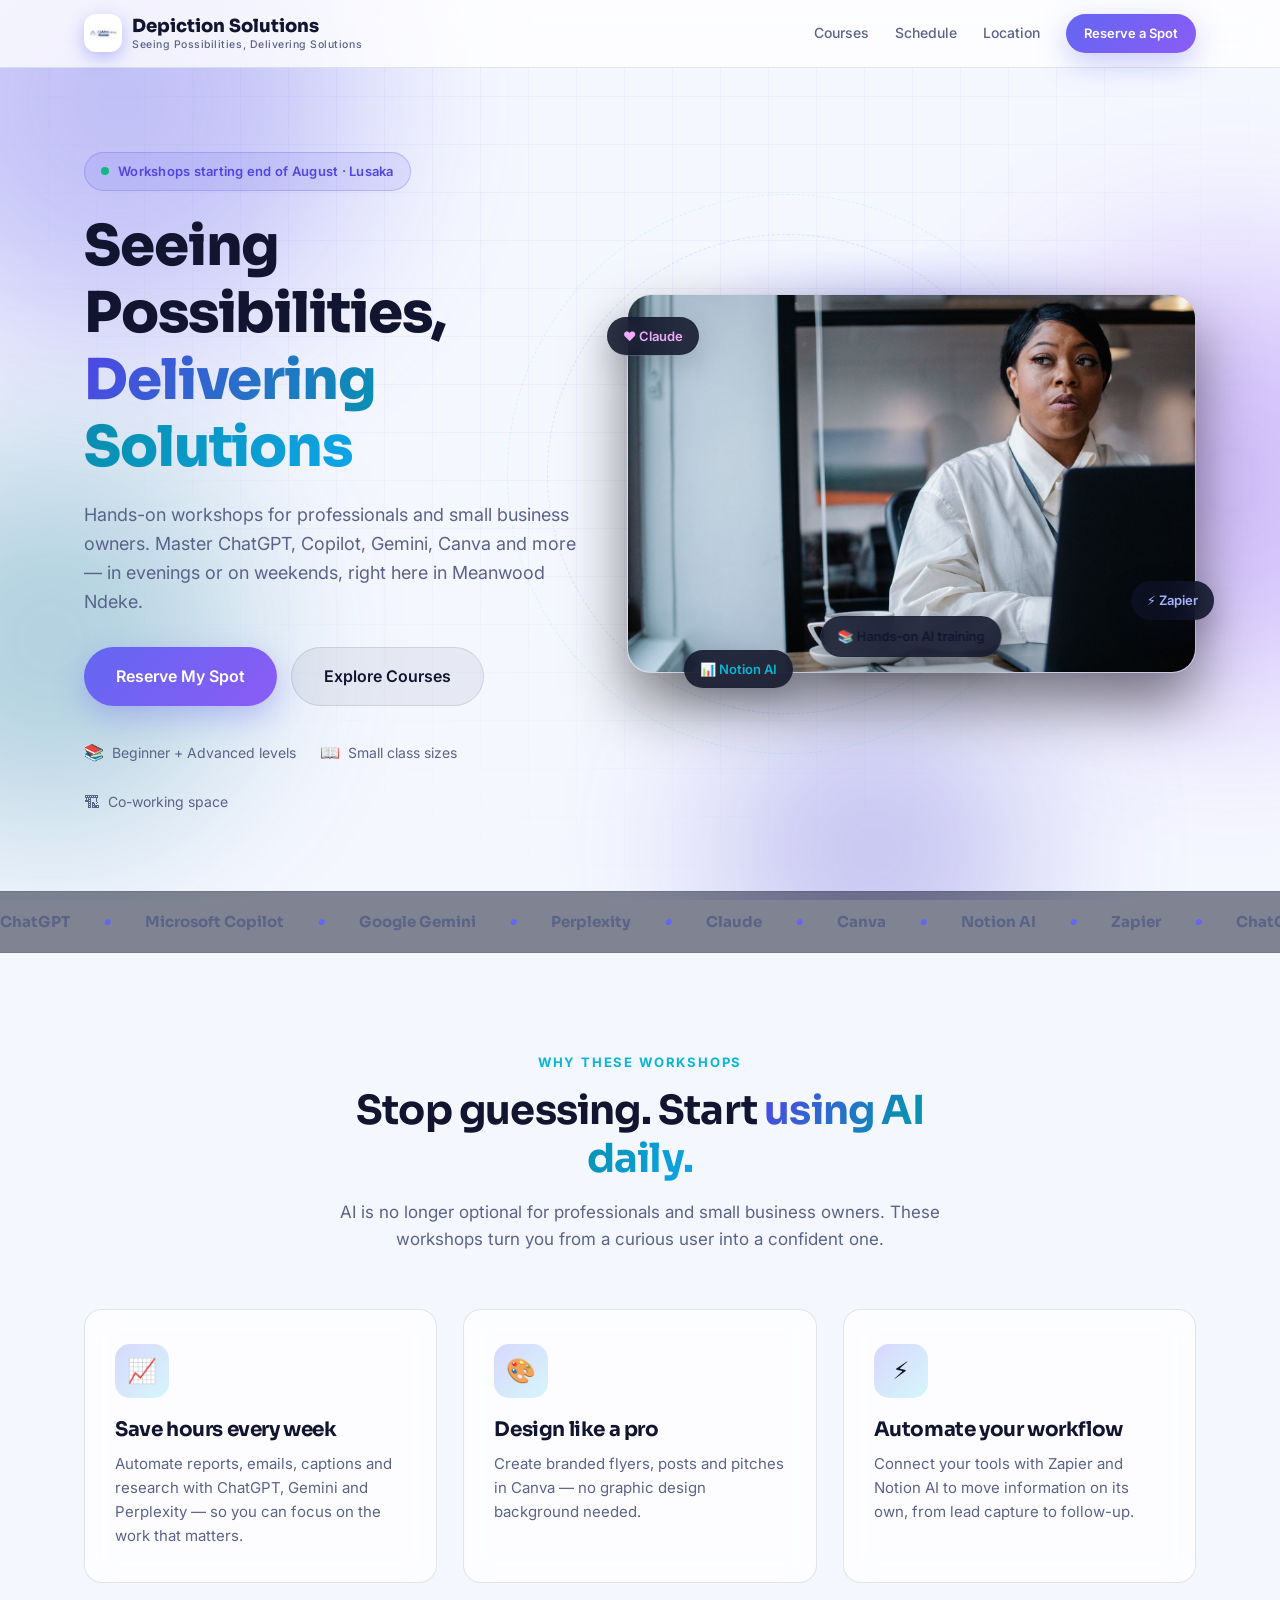
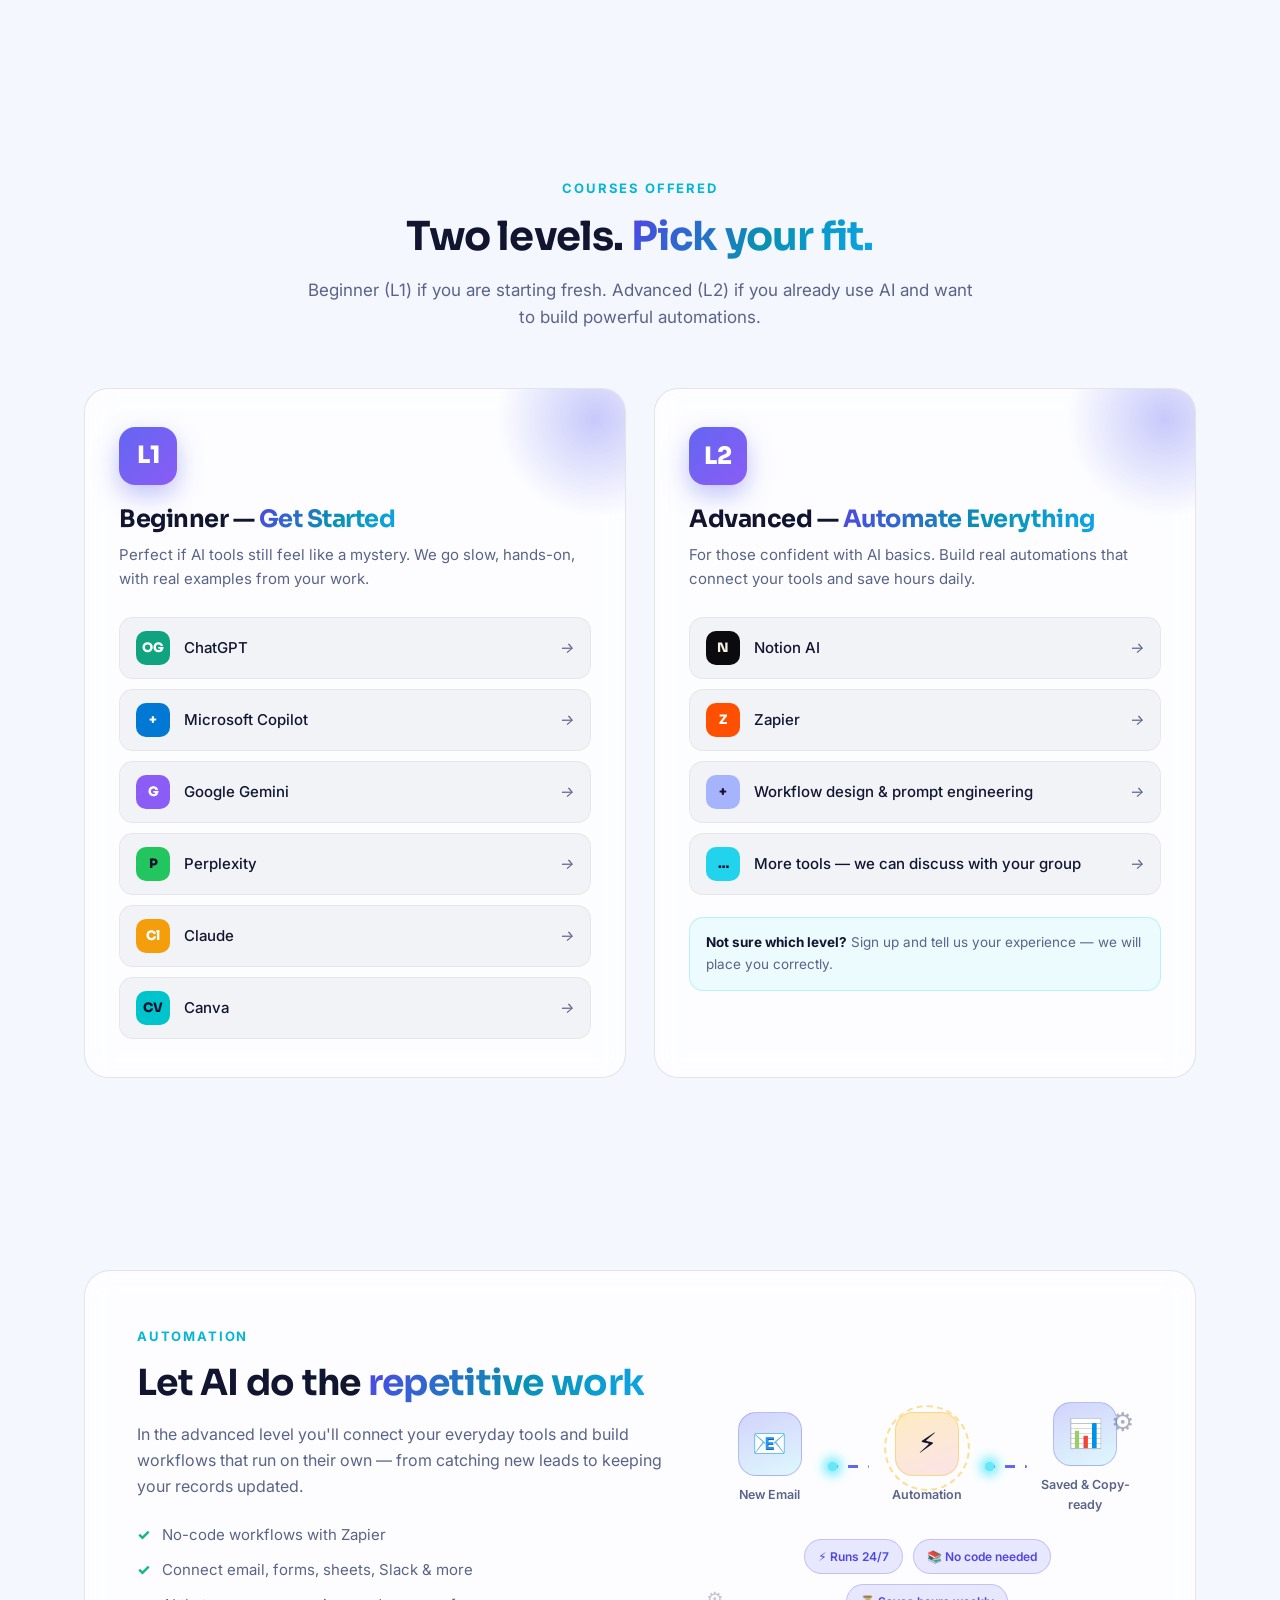
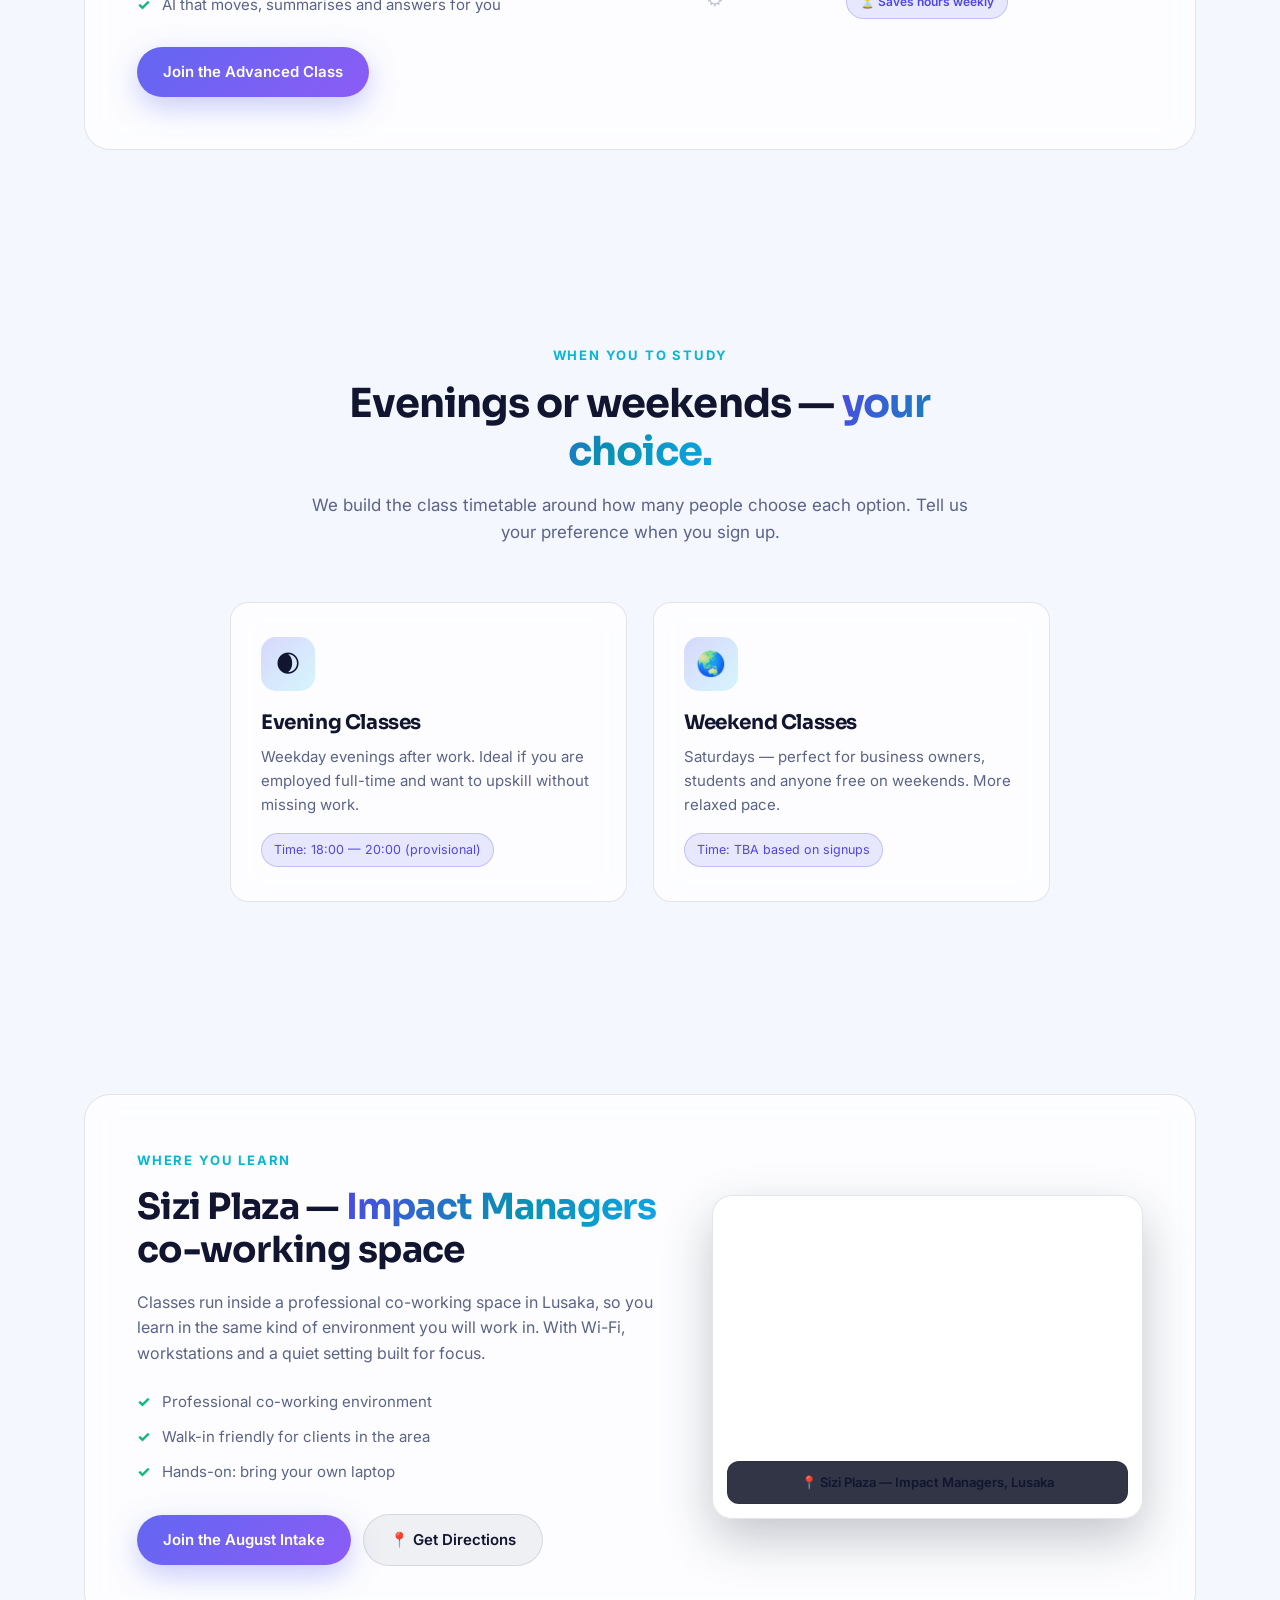
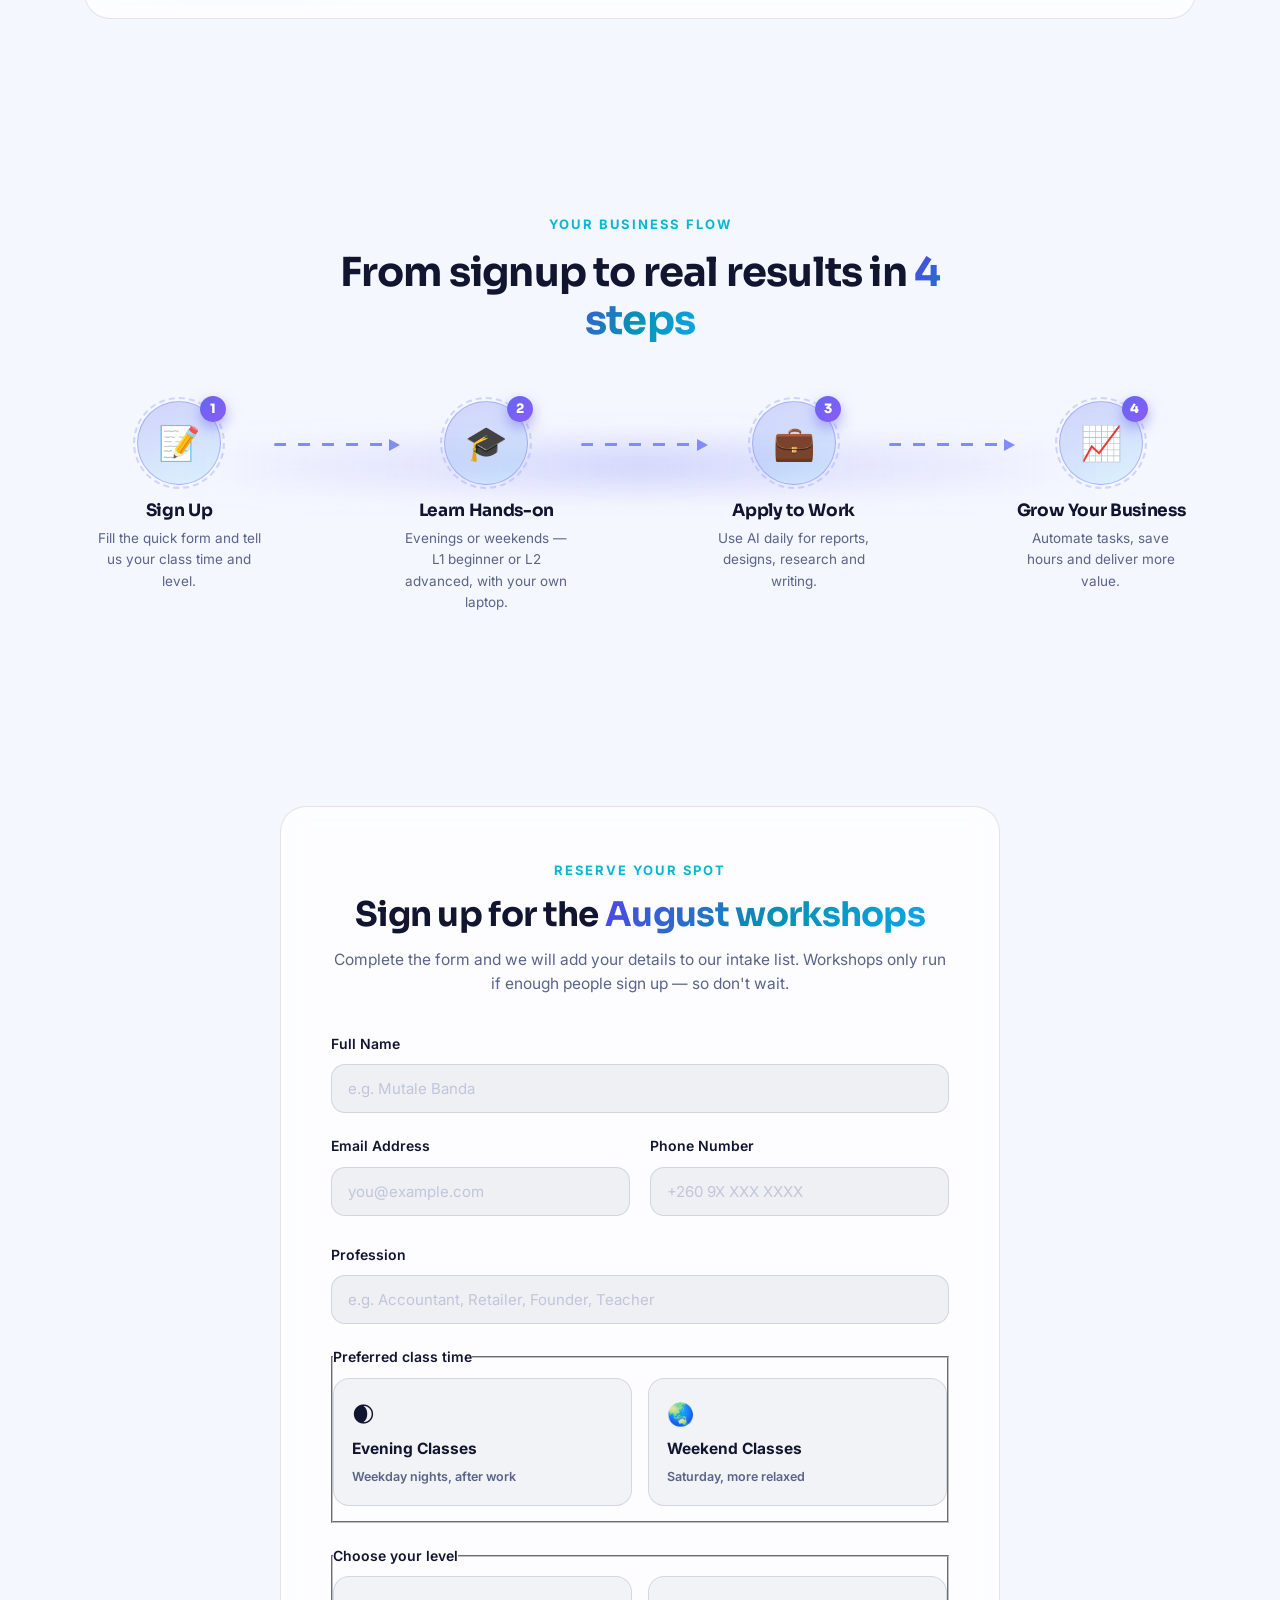
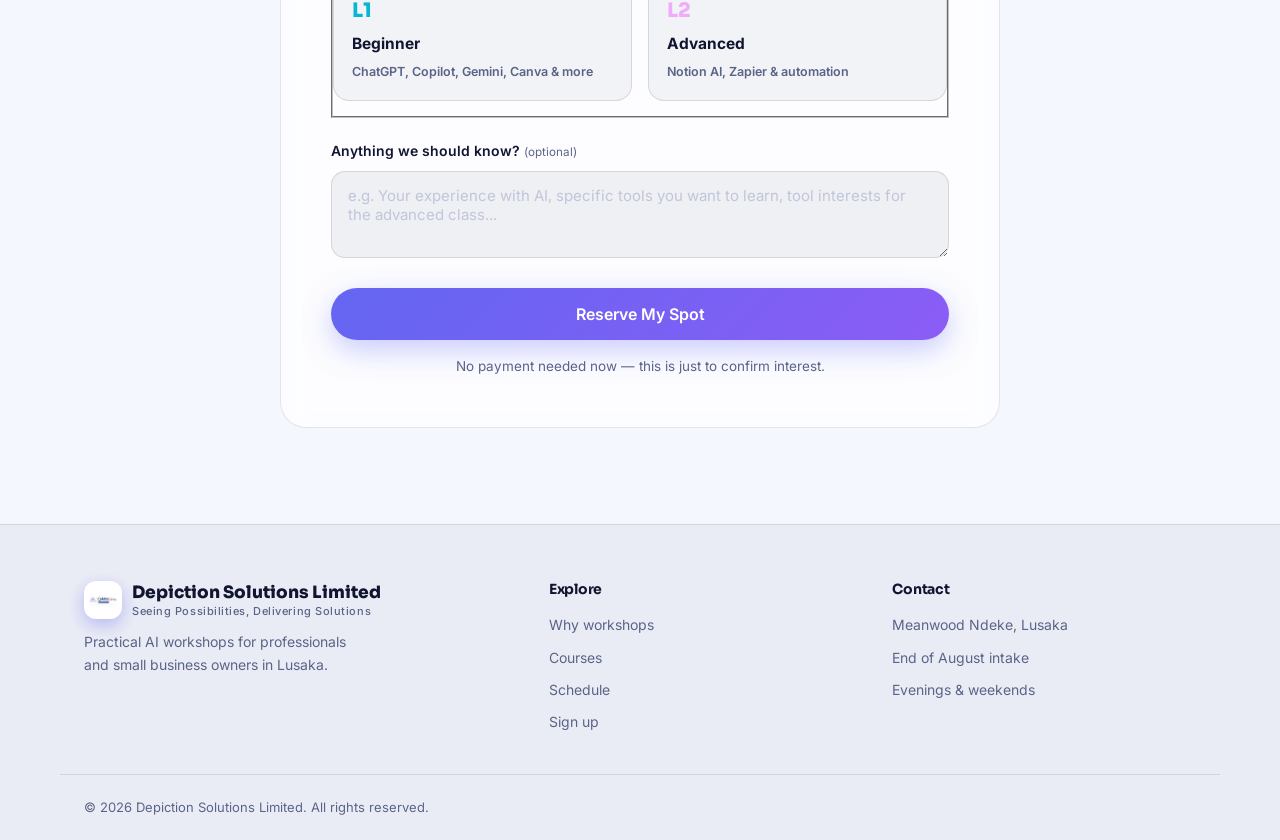
==== landing page/index.html @ 77402370 "Add files via upload" ====
<!DOCTYPE html>
<html lang="en">
<head>
  <meta charset="UTF-8" />
  <meta name="viewport" content="width=device-width, initial-scale=1.0" />
  <title>Depiction Solutions Limited | AI Workshops &amp; Training in Lusaka</title>
  <meta name="description" content="Hands-on beginner & advanced AI workshops for professionals and small business owners in Lusaka by Depiction Solutions Limited. Learn ChatGPT, Copilot, Gemini, Perplexity, Claude, Canva, Notion AI and Zapier." />
  <link rel="preconnect" href="https://fonts.googleapis.com" />
  <link rel="preconnect" href="https://fonts.gstatic.com" crossorigin />
  <link href="https://fonts.googleapis.com/css2?family=Sora:wght@400;600;700;800&family=Inter:wght@400;500;600&display=swap" rel="stylesheet" />
  <link rel="icon" type="image/png" href="assets/logo.png" />
  <link rel="stylesheet" href="assets/style.css" />
</head>
<body>

  <!-- Decorative background -->
  <div class="bg-orbs" aria-hidden="true">
    <span class="orb orb-1"></span>
    <span class="orb orb-2"></span>
    <span class="orb orb-3"></span>
    <span class="orb orb-4"></span>
  </div>
  <div class="grid-overlay" aria-hidden="true"></div>

  <!-- ================= NAV ================= -->
  <header class="nav glass">
    <div class="nav-inner">
      <a href="#top" class="brand">
        <span class="brand-mark brand-logo">
          <img src="assets/logo.png" alt="Depiction Solutions Limited logo" />
        </span>
        <span class="brand-text">
          <span class="brand-name">Depiction Solutions</span>
          <span class="brand-slogan">Seeing Possibilities, Delivering Solutions</span>
        </span>
      </a>
      <nav class="nav-links">
        <a href="#tools">Courses</a>
        <a href="#schedule">Schedule</a>
        <a href="#location">Location</a>
        <a href="#signup" class="btn btn-sm btn-primary">Reserve a Spot</a>
      </nav>
    </div>
  </header>

  <!-- ================= HERO ================= -->
  <section class="hero" id="top">
    <div class="hero-inner">
      <div class="hero-copy">
        <span class="pill">
          <span class="dot"></span> Workshops starting end of August &middot; Lusaka
        </span>
        <h1>Seeing Possibilities,<br/><span class="grad-text">Delivering Solutions</span></h1>
        <p class="lead">
          Hands-on workshops for professionals and small business owners. Master
          ChatGPT, Copilot, Gemini, Canva and more — in evenings or on weekends,
          right here in Meanwood Ndeke.
        </p>
        <div class="hero-cta">
          <a href="#signup" class="btn btn-primary btn-lg">Reserve My Spot</a>
          <a href="#tools" class="btn btn-ghost btn-lg">Explore Courses</a>
        </div>
        <ul class="hero-meta">
          <li><span class="meta-ic">&#128218;</span> Beginner + Advanced levels</li>
          <li><span class="meta-ic">&#128214;</span> Small class sizes</li>
          <li><span class="meta-ic">&#127959;</span> Co-working space</li>
        </ul>
      </div>

      <div class="hero-visual" aria-hidden="true">
        <div class="hero-photo-wrap">
          <span class="photo-glow" aria-hidden="true"></span>
          <span class="photo-sheen" aria-hidden="true"></span>
          <img class="hero-photo" src="assets/hero-woman.jpg" alt="Black businesswoman learning AI at her desk in a modern office" />
          <span class="photo-spark ps-1" aria-hidden="true"></span>
          <span class="photo-spark ps-2" aria-hidden="true"></span>
          <span class="photo-spark ps-3" aria-hidden="true"></span>
          <span class="photo-badge glass">&#128218;&#65039; Hands-on AI training</span>
        </div>
        <div class="floating-chip chip-1 glass">&#9829; Claude</div>
        <div class="floating-chip chip-2 glass">&#9889; Zapier</div>
        <div class="floating-chip chip-3 glass">&#128202; Notion AI</div>
        <div class="ring ring-1"></div>
        <div class="ring ring-2"></div>
      </div>
    </div>

    <div class="marquee">
      <div class="marquee-track">
        <span>ChatGPT</span><i>&#9679;</i><span>Microsoft Copilot</span><i>&#9679;</i><span>Google Gemini</span><i>&#9679;</i><span>Perplexity</span><i>&#9679;</i><span>Claude</span><i>&#9679;</i><span>Canva</span><i>&#9679;</i><span>Notion AI</span><i>&#9679;</i><span>Zapier</span><i>&#9679;</i>
        <span>ChatGPT</span><i>&#9679;</i><span>Microsoft Copilot</span><i>&#9679;</i><span>Google Gemini</span><i>&#9679;</i><span>Perplexity</span><i>&#9679;</i><span>Claude</span><i>&#9679;</i><span>Canva</span><i>&#9679;</i><span>Notion AI</span><i>&#9679;</i><span>Zapier</span><i>&#9679;</i>
      </div>
    </div>
  </section>

  <!-- ================= INTRO / WHY ================= -->
  <section class="section" id="about">
    <div class="container">
      <div class="section-head">
        <span class="eyebrow">Why these workshops</span>
        <h2>Stop guessing. Start <span class="grad-text">using AI daily.</span></h2>
        <p>AI is no longer optional for professionals and small business owners. These workshops turn you from a curious user into a confident one.</p>
      </div>
      <div class="card-grid">
        <article class="card glass">
          <span class="card-ic">&#128200;</span>
          <h3>Save hours every week</h3>
          <p>Automate reports, emails, captions and research with ChatGPT, Gemini and Perplexity — so you can focus on the work that matters.</p>
        </article>
        <article class="card glass">
          <span class="card-ic">&#127912;</span>
          <h3>Design like a pro</h3>
          <p>Create branded flyers, posts and pitches in Canva — no graphic design background needed.</p>
        </article>
        <article class="card glass">
          <span class="card-ic">&#9889;</span>
          <h3>Automate your workflow</h3>
          <p>Connect your tools with Zapier and Notion AI to move information on its own, from lead capture to follow-up.</p>
        </article>
      </div>
    </div>
  </section>

  <!-- ================= COURSES ================= -->
  <section class="section" id="tools">
    <div class="container">
      <div class="section-head">
        <span class="eyebrow">Courses offered</span>
        <h2>Two levels. <span class="grad-text">Pick your fit.</span></h2>
        <p>Beginner (L1) if you are starting fresh. Advanced (L2) if you already use AI and want to build powerful automations.</p>
      </div>

      <div class="level-grid">
        <article class="level-card glass">
          <div class="level-top">
            <span class="level-badge">L1</span>
            <h3>Beginner — <span class="grad-text">Get Started</span></h3>
            <p>Perfect if AI tools still feel like a mystery. We go slow, hands-on, with real examples from your work.</p>
          </div>
          <ul class="tool-list">
            <li><span class="tool-avatar av-1">OG</span><span class="tool-name">ChatGPT</span><i class="go">&#8594;</i></li>
            <li><span class="tool-avatar av-2">+</span><span class="tool-name">Microsoft Copilot</span><i class="go">&#8594;</i></li>
            <li><span class="tool-avatar av-3">G</span><span class="tool-name">Google Gemini</span><i class="go">&#8594;</i></li>
            <li><span class="tool-avatar av-4">P</span><span class="tool-name">Perplexity</span><i class="go">&#8594;</i></li>
            <li><span class="tool-avatar av-5">Cl</span><span class="tool-name">Claude</span><i class="go">&#8594;</i></li>
            <li><span class="tool-avatar av-6">CV</span><span class="tool-name">Canva</span><i class="go">&#8594;</i></li>
          </ul>
        </article>

        <article class="level-card glass">
          <div class="level-top">
            <span class="level-badge">L2</span>
            <h3>Advanced — <span class="grad-text">Automate Everything</span></h3>
            <p>For those confident with AI basics. Build real automations that connect your tools and save hours daily.</p>
          </div>
          <ul class="tool-list">
            <li><span class="tool-avatar av-7">N</span><span class="tool-name">Notion AI</span><i class="go">&#8594;</i></li>
            <li><span class="tool-avatar av-8">Z</span><span class="tool-name">Zapier</span><i class="go">&#8594;</i></li>
            <li><span class="tool-avatar av-9">+</span><span class="tool-name">Workflow design &amp; prompt engineering</span><i class="go">&#8594;</i></li>
            <li><span class="tool-avatar av-10">&hellip;</span><span class="tool-name">More tools — we can discuss with your group</span><i class="go">&#8594;</i></li>
          </ul>
          <div class="level-note">
            <strong>Not sure which level?</strong> Sign up and tell us your experience — we will place you correctly.
          </div>
        </article>
      </div>
    </div>
  </section>

  <!-- ================= AUTOMATION ================= -->
  <section class="section" id="automation">
    <div class="container">
      <div class="loc-card glass">
        <div class="loc-info">
          <span class="eyebrow">Automation</span>
          <h2>Let AI do the <span class="grad-text">repetitive work</span></h2>
          <p>In the advanced level you'll connect your everyday tools and build workflows that run on their own — from catching new leads to keeping your records updated.</p>
          <ul class="loc-points">
            <li><span>&#10003;</span> No-code workflows with Zapier</li>
            <li><span>&#10003;</span> Connect email, forms, sheets, Slack &amp; more</li>
            <li><span>&#10003;</span> AI that moves, summarises and answers for you</li>
          </ul>
          <a href="#signup" class="btn btn-primary">Join the Advanced Class</a>
        </div>
        <div class="auto-visual" aria-hidden="true">
          <div class="auto-pipe">
            <div class="auto-node app">
              <span class="app-ic">&#128231;</span>
              <span class="app-label">New Email</span>
            </div>
            <span class="auto-line"><i class="packet pt-1"></i><i class="packet pt-2"></i></span>
            <div class="auto-node zap">
              <span class="auto-rings"></span>
              <span class="app-ic zap-ic">&#9889;</span>
              <span class="app-label">Automation</span>
            </div>
            <span class="auto-line"><i class="packet pt-3"></i><i class="packet pt-4"></i></span>
            <div class="auto-node app">
              <span class="app-ic">&#128202;</span>
              <span class="app-label">Saved &amp; Copy-ready</span>
            </div>
          </div>
          <div class="auto-chips">
            <span class="auto-chip">&#9889; Runs 24/7</span>
            <span class="auto-chip">&#128218; No code needed</span>
            <span class="auto-chip">&#9203; Saves hours weekly</span>
          </div>
          <span class="auto-gear g1">&#9881;</span>
          <span class="auto-gear g2">&#9881;</span>
        </div>
      </div>
    </div>
  </section>

  <!-- ================= SCHEDULE ================= -->
  <section class="section" id="schedule">
    <div class="container">
      <div class="section-head">
        <span class="eyebrow">When you to study</span>
        <h2>Evenings or weekends — <span class="grad-text">your choice.</span></h2>
        <p>We build the class timetable around how many people choose each option. Tell us your preference when you sign up.</p>
      </div>
      <div class="card-grid two">
        <article class="card glass">
          <span class="card-ic">&#127762;</span>
          <h3>Evening Classes</h3>
          <p>Weekday evenings after work. Ideal if you are employed full-time and want to upskill without missing work.</p>
          <span class="tag">Time: 18:00 — 20:00 (provisional)</span>
        </article>
        <article class="card glass">
          <span class="card-ic">&#127759;</span>
          <h3>Weekend Classes</h3>
          <p>Saturdays — perfect for business owners, students and anyone free on weekends. More relaxed pace.</p>
          <span class="tag">Time: TBA based on signups</span>
        </article>
      </div>
    </div>
  </section>

  <!-- ================= LOCATION ================= -->
  <section class="section" id="location">
    <div class="container">
      <div class="loc-card glass">
        <div class="loc-info">
          <span class="eyebrow">Where you learn</span>
          <h2>Sizi Plaza — <span class="grad-text">Impact Managers</span> co-working space</h2>
          <p>Classes run inside a professional co-working space in Lusaka, so you learn in the same kind of environment you will work in. With Wi-Fi, workstations and a quiet setting built for focus.</p>
          <ul class="loc-points">
            <li><span>&#10003;</span> Professional co-working environment</li>
            <li><span>&#10003;</span> Walk-in friendly for clients in the area</li>
            <li><span>&#10003;</span> Hands-on: bring your own laptop</li>
          </ul>
          <div class="loc-cta">
            <a href="#signup" class="btn btn-primary">Join the August Intake</a>
            <a class="btn btn-ghost" href="https://www.google.com/maps/place/Sizi+Plaza+-+Impact+Managers/@-15.4154677,28.2747518,17z/data=!3m1!4b1!4m6!3m5!1s0x1940f3004de633bd:0xb235106be61872c9!8m2!3d-15.4154677!4d28.2773267!16s%2Fg%2F11xnlxsxmz?entry=ttu" target="_blank" rel="noopener">&#128205; Get Directions</a>
          </div>
        </div>
        <div class="loc-visual">
          <div class="map-card glass">
            <iframe class="map-frame"
                    src="https://www.google.com/maps?q=-15.4154677,28.2773267&z=17&hl=en&output=embed"
                    width="100%" height="100%" style="border:0;"
                    loading="lazy" allowfullscreen
                    referrerpolicy="no-referrer-when-downgrade"
                    title="Map — Sizi Plaza, Impact Managers co-working space, Lusaka"></iframe>
            <a class="map-label" href="https://www.google.com/maps/place/Sizi+Plaza+-+Impact+Managers/@-15.4154677,28.2747518,17z/data=!3m1!4b1!4m6!3m5!1s0x1940f3004de633bd:0xb235106be61872c9!8m2!3d-15.4154677!4d28.2773267!16s%2Fg%2F11xnlxsxmz?entry=ttu" target="_blank" rel="noopener">&#128205; Sizi Plaza — Impact Managers, Lusaka</a>
          </div>
        </div>
      </div>
    </div>
  </section>

  <!-- ================= HOW IT WORKS ================= -->
  <section class="section" id="how">
    <div class="container">
      <div class="section-head">
        <span class="eyebrow">Your business flow</span>
        <h2>From signup to real results in <span class="grad-text">4 steps</span></h2>
      </div>
      <div class="flow">
        <div class="flow-node">
          <span class="flow-ring"><span class="flow-ic">&#128221;</span><span class="flow-num">1</span></span>
          <h3>Sign Up</h3>
          <p>Fill the quick form and tell us your class time and level.</p>
        </div>
        <span class="flow-link" aria-hidden="true"></span>
        <div class="flow-node">
          <span class="flow-ring"><span class="flow-ic">&#127891;</span><span class="flow-num">2</span></span>
          <h3>Learn Hands-on</h3>
          <p>Evenings or weekends — L1 beginner or L2 advanced, with your own laptop.</p>
        </div>
        <span class="flow-link" aria-hidden="true"></span>
        <div class="flow-node">
          <span class="flow-ring"><span class="flow-ic">&#128188;</span><span class="flow-num">3</span></span>
          <h3>Apply to Work</h3>
          <p>Use AI daily for reports, designs, research and writing.</p>
        </div>
        <span class="flow-link" aria-hidden="true"></span>
        <div class="flow-node">
          <span class="flow-ring"><span class="flow-ic">&#128200;</span><span class="flow-num">4</span></span>
          <h3>Grow Your Business</h3>
          <p>Automate tasks, save hours and deliver more value.</p>
        </div>
      </div>
    </div>
  </section>

  <!-- ================= SIGNUP FORM ================= -->
  <section class="section signup-section" id="signup">
    <div class="container">
      <div class="form-wrap glass">
        <div class="form-head">
          <span class="eyebrow">Reserve your spot</span>
          <h2>Sign up for the <span class="grad-text">August workshops</span></h2>
          <p>Complete the form and we will add your details to our intake list. Workshops only run if enough people sign up — so don't wait.</p>
        </div>

        <form id="signupForm" novalidate>
          <div class="field">
            <label for="fullName">Full Name</label>
            <input type="text" id="fullName" name="fullName" placeholder="e.g. Mutale Banda" required autocomplete="name" />
            <span class="err" data-for="fullName"></span>
          </div>

          <div class="field-row">
            <div class="field">
              <label for="email">Email Address</label>
              <input type="email" id="email" name="email" placeholder="you@example.com" required autocomplete="email" />
              <span class="err" data-for="email"></span>
            </div>
            <div class="field">
              <label for="phone">Phone Number</label>
              <input type="tel" id="phone" name="phone" placeholder="+260 9X XXX XXXX" required autocomplete="tel" />
              <span class="err" data-for="phone"></span>
            </div>
          </div>

          <div class="field">
            <label for="profession">Profession</label>
            <input type="text" id="profession" name="profession" placeholder="e.g. Accountant, Retailer, Founder, Teacher" required />
            <span class="err" data-for="profession"></span>
          </div>

          <fieldset class="field">
            <legend>Preferred class time</legend>
            <div class="option-grid">
              <label class="option-card">
                <input type="radio" name="classTime" value="Evening classes" required />
                <span class="option-box">
                  <span class="opt-ic">&#127762;</span>
                  <span class="opt-title">Evening Classes</span>
                  <span class="opt-sub">Weekday nights, after work</span>
                </span>
              </label>
              <label class="option-card">
                <input type="radio" name="classTime" value="Weekend classes" required />
                <span class="option-box">
                  <span class="opt-ic">&#127759;</span>
                  <span class="opt-title">Weekend Classes</span>
                  <span class="opt-sub">Saturday, more relaxed</span>
                </span>
              </label>
            </div>
            <span class="err" data-for="classTime"></span>
          </fieldset>

          <fieldset class="field">
            <legend>Choose your level</legend>
            <div class="option-grid">
              <label class="option-card">
                <input type="radio" name="level" value="L1 - Beginner" required />
                <span class="option-box">
                  <span class="opt-level">L1</span>
                  <span class="opt-title">Beginner</span>
                  <span class="opt-sub">ChatGPT, Copilot, Gemini, Canva &amp; more</span>
                </span>
              </label>
              <label class="option-card">
                <input type="radio" name="level" value="L2 - Advanced" required />
                <span class="option-box">
                  <span class="opt-level lv2">L2</span>
                  <span class="opt-title">Advanced</span>
                  <span class="opt-sub">Notion AI, Zapier &amp; automation</span>
                </span>
              </label>
            </div>
            <span class="err" data-for="level"></span>
          </fieldset>

          <div class="field">
            <label for="message">Anything we should know? <small>(optional)</small></label>
            <textarea id="message" name="message" rows="3" placeholder="e.g. Your experience with AI, specific tools you want to learn, tool interests for the advanced class..."></textarea>
          </div>

          <button type="submit" class="btn btn-primary btn-block btn-lg" id="submitBtn">
            <span class="btn-label">Reserve My Spot</span>
          </button>

          <p class="form-note" id="formNote">No payment needed now &mdash; this is just to confirm interest.</p>
        </form>

        <div class="form-success" id="formSuccess" hidden>
          <span class="success-ic">&#10003;</span>
          <h3>You're on the list, <span id="successName"></span>!</h3>
          <p>Thanks for signing up. We will contact you on <strong id="successEmail"></strong> once the workshop schedules are confirmed.</p>
          <a href="#top" class="btn btn-ghost">Back to top</a>
        </div>
      </div>
    </div>
  </section>

  <!-- ================= FOOTER ================= -->
  <footer class="footer">
    <div class="container footer-inner">
      <div class="footer-brand">
        <div class="footer-brand-row">
          <span class="brand-mark brand-logo">
            <img src="assets/logo.png" alt="Depiction Solutions Limited logo" />
          </span>
          <span class="brand-text">
            <span class="brand-name">Depiction Solutions Limited</span>
            <span class="brand-slogan">Seeing Possibilities, Delivering Solutions</span>
          </span>
        </div>
        <p>Practical AI workshops for professionals and small business owners in Lusaka.</p>
      </div>
      <div class="footer-links">
        <h4>Explore</h4>
        <a href="#about">Why workshops</a>
        <a href="#tools">Courses</a>
        <a href="#schedule">Schedule</a>
        <a href="#signup">Sign up</a>
      </div>
      <div class="footer-links">
        <h4>Contact</h4>
        <span>Meanwood Ndeke, Lusaka</span>
        <span>End of August intake</span>
        <span>Evenings &amp; weekends</span>
      </div>
    </div>
    <div class="container footer-bottom">
      <span>&copy; <span id="year"></span> Depiction Solutions Limited. All rights reserved.</span>
    </div>
  </footer>

  <script src="assets/script.js"></script>
</body>
</html>
---- landing page/assets/style.css ----
/* ============ Base & Reset ============ */
* { margin: 0; padding: 0; box-sizing: border-box; }

:root {
  --bg: #f5f7ff;
  --bg-soft: #ffffff;
  --card: rgba(255, 255, 255, 0.78);
  --card-border: rgba(15, 20, 48, 0.11);
  --text: #111530;
  --muted: #5a6388;
  --primary: #6366f1;
  --primary-2: #8b5cf6;
  --accent: #06b6d4;
  --success: #10b981;
  --radius: 18px;
  --maxw: 1160px;
}

html { scroll-behavior: smooth; }

body {
  font-family: 'Inter', system-ui, -apple-system, sans-serif;
  background: var(--bg);
  color: var(--text);
  line-height: 1.6;
  overflow-x: hidden;
}

h1, h2, h3, h4 { font-family: 'Sora', sans-serif; line-height: 1.2; letter-spacing: -0.02em; }

a { color: inherit; text-decoration: none; }
ul { list-style: none; }

img, svg { display: block; }

.container { max-width: var(--maxw); margin: 0 auto; padding: 0 24px; }

/* ============ Background decor ============ */
.bg-orbs { position: fixed; inset: 0; z-index: -2; overflow: hidden; pointer-events: none; }
.orb { position: absolute; border-radius: 50%; filter: blur(90px); opacity: 0.3; }
.orb-1 { width: 480px; height: 480px; background: #4f46e5; top: -140px; left: -120px; animation: float 14s ease-in-out infinite; }
.orb-2 { width: 420px; height: 420px; background: #7c3aed; top: 30%; right: -160px; animation: float 18s ease-in-out infinite reverse; }
.orb-3 { width: 380px; height: 380px; background: #0e7490; bottom: 8%; left: -140px; animation: float 16s ease-in-out infinite 2s; }
.orb-4 { width: 300px; height: 300px; background: #4338ca; bottom: -100px; right: 20%; animation: float 20s ease-in-out infinite 1s; }

@keyframes float {
  0%, 100% { transform: translate(0, 0) scale(1); }
  50% { transform: translate(40px, -30px) scale(1.1); }
}

.grid-overlay {
  position: fixed; inset: 0; z-index: -1; pointer-events: none;
  background-image:
    linear-gradient(rgba(99, 102, 241, 0.05) 1px, transparent 1px),
    linear-gradient(90deg, rgba(99, 102, 241, 0.05) 1px, transparent 1px);
  background-size: 48px 48px;
  mask-image: radial-gradient(ellipse at 50% 0%, black 40%, transparent 75%);
  -webkit-mask-image: radial-gradient(ellipse at 50% 0%, black 40%, transparent 75%);
}

/* ============ Glass & buttons ============ */
.glass {
  background: var(--card);
  border: 1px solid var(--card-border);
  backdrop-filter: blur(14px);
  -webkit-backdrop-filter: blur(14px);
}

.btn {
  display: inline-flex; align-items: center; justify-content: center; gap: 8px;
  padding: 13px 26px; border-radius: 999px; font-weight: 600; font-size: 15px;
  font-family: 'Inter', sans-serif; cursor: pointer; transition: transform 0.2s, box-shadow 0.2s, background 0.2s;
  border: none; white-space: nowrap;
}
.btn-primary {
  background: linear-gradient(135deg, var(--primary), var(--primary-2));
  color: #fff; box-shadow: 0 10px 30px rgba(99, 102, 241, 0.35);
}
.btn-primary:hover { transform: translateY(-2px); box-shadow: 0 16px 40px rgba(99, 102, 241, 0.5); }
.btn-ghost { background: rgba(15,20,48,0.06); color: var(--text); border: 1px solid var(--card-border); }
.btn-ghost:hover { background: rgba(15,20,48,0.12); transform: translateY(-2px); }
.btn-lg { padding: 16px 32px; font-size: 16px; }
.btn-sm { padding: 9px 18px; font-size: 13px; }
.btn-block { width: 100%; }

/* ============ Nav ============ */
.nav { position: sticky; top: 0; z-index: 50; border-left: none; border-right: none; border-top: none; }
.nav-inner { max-width: var(--maxw); margin: 0 auto; padding: 14px 24px; display: flex; align-items: center; justify-content: space-between; }
.brand { display: flex; align-items: center; gap: 10px; }
.brand-mark {
  width: 38px; height: 38px; border-radius: 12px; display: grid; place-items: center;
  background: linear-gradient(135deg, var(--primary), var(--primary-2)); color: #fff;
  box-shadow: 0 6px 18px rgba(99, 102, 241, 0.4); overflow: hidden;
}
.brand-logo { background: #ffffff; padding: 5px; }
.brand-mark img { width: 100%; height: 100%; object-fit: contain; display: block; }
.brand-name { font-family: 'Sora', sans-serif; font-weight: 800; font-size: 18px; }
.brand-name span { color: var(--accent); }
.brand-text { display: flex; flex-direction: column; line-height: 1.15; }
.brand-slogan { font-size: 10.5px; color: var(--muted); font-weight: 500; letter-spacing: 0.05em; margin-top: 2px; }
.nav-links { display: flex; align-items: center; gap: 26px; }
.nav-links > a:not(.btn) { color: var(--muted); font-size: 14px; font-weight: 500; transition: color 0.2s; }
.nav-links > a:not(.btn):hover { color: var(--text); }

/* ============ Hero ============ */
.hero { position: relative; padding: 84px 0 0; }
.hero-inner { max-width: var(--maxw); margin: 0 auto; padding: 0 24px; display: grid; grid-template-columns: minmax(0, 1fr) minmax(0, 1.15fr); gap: 48px; align-items: center; }

.pill {
  display: inline-flex; align-items: center; gap: 9px; padding: 8px 16px; border-radius: 999px;
  background: rgba(99, 102, 241, 0.12); border: 1px solid rgba(99, 102, 241, 0.3);
  color: #4f46e5; font-size: 13px; font-weight: 600; letter-spacing: 0.02em;
}
.dot { width: 8px; height: 8px; border-radius: 50%; background: var(--success); box-shadow: 0 0 0 0 rgba(52,211,153,0.6); animation: pulse 2s infinite; }
@keyframes pulse {
  0% { box-shadow: 0 0 0 0 rgba(52,211,153,0.5); }
  70% { box-shadow: 0 0 0 9px rgba(52,211,153,0); }
  100% { box-shadow: 0 0 0 0 rgba(52,211,153,0); }
}

.hero h1 { font-size: 56px; font-weight: 800; margin: 22px 0 20px; }
.grad-text {
  background: linear-gradient(120deg, #4f46e5, #0891b2 55%, #0ea5e9);
  -webkit-background-clip: text; background-clip: text; color: transparent;
}
.lead { color: var(--muted); font-size: 18px; max-width: 540px; margin-bottom: 30px; }
.hero-cta { display: flex; gap: 14px; flex-wrap: wrap; margin-bottom: 34px; }
.hero-meta { display: flex; gap: 24px; flex-wrap: wrap; color: var(--muted); font-size: 14px; }
.hero-meta li { display: flex; align-items: center; gap: 8px; }
.meta-ic { font-size: 16px; }

/* ============ Hero visual ============ */
.hero-visual { position: relative; display: flex; justify-content: center; }
.chat-card { width: 100%; max-width: 430px; border-radius: 22px; position: relative; z-index: 2; box-shadow: 0 30px 60px rgba(15,20,48,0.24); }
.chat-head { display: flex; align-items: center; gap: 12px; padding: 16px 20px; border-bottom: 1px solid var(--card-border); }
.chat-avatar {
  width: 36px; height: 36px; border-radius: 50%; display: grid; place-items: center; font-size: 18px;
  background: linear-gradient(135deg, var(--primary), var(--accent));
}
.chat-title { font-weight: 600; font-size: 15px; flex: 1; }
.online { font-size: 11px; color: var(--success); border: 1px solid rgba(52,211,153,0.4); padding: 2px 9px; border-radius: 999px; }
.chat-body { padding: 20px; display: flex; flex-direction: column; gap: 12px; }
.bubble { padding: 12px 16px; border-radius: 16px; font-size: 13.5px; max-width: 86%; }
.bubble.ai { background: rgba(99, 102, 241, 0.12); border: 1px solid rgba(99, 102, 241, 0.25); border-top-left-radius: 4px; align-self: flex-start; }
.bubble.user { background: rgba(34, 211, 238, 0.14); border: 1px solid rgba(34, 211, 238, 0.25); border-top-right-radius: 4px; align-self: flex-end; }
.chat-foot { padding: 14px 20px; border-top: 1px solid var(--card-border); display: flex; gap: 5px; }
.type-dot { width: 7px; height: 7px; border-radius: 50%; background: var(--muted); animation: blink 1.2s infinite; }
.type-dot:nth-child(2) { animation-delay: 0.2s; }
.type-dot:nth-child(3) { animation-delay: 0.4s; }
@keyframes blink { 0%, 80%, 100% { opacity: 0.25; } 40% { opacity: 1; } }

.floating-chip {
  position: absolute; z-index: 3; padding: 8px 15px; border-radius: 999px; font-size: 13px; font-weight: 600;
  background: rgba(13, 18, 38, 0.85); border: 1px solid var(--card-border); box-shadow: 0 10px 30px rgba(15,20,48,0.18);
  animation: bob 6s ease-in-out infinite;
}
.chip-1 { top: 6%; left: -20px; color: #f0abfc; }
.chip-2 { bottom: 14%; right: -18px; color: #a5b4fc; animation-delay: 1.5s; }
.chip-3 { bottom: -4%; left: 10%; color: var(--accent); animation-delay: 3s; }
@keyframes bob { 0%, 100% { transform: translateY(0) rotate(-2deg); } 50% { transform: translateY(-14px) rotate(2deg); } }

.ring { position: absolute; border-radius: 50%; border: 1px dashed rgba(148, 163, 255, 0.25); }
.ring-1 { width: 480px; height: 480px; top: -60px; left: -80px; animation: spin 40s linear infinite; }
.ring-2 { width: 560px; height: 560px; top: -100px; left: -120px; border-color: rgba(34, 211, 238, 0.15); animation: spin 60s linear infinite reverse; }
@keyframes spin { to { transform: rotate(360deg); } }

/* ============ Marquee ============ */
.marquee { margin-top: 76px; overflow: hidden; border-top: 1px solid var(--card-border); border-bottom: 1px solid var(--card-border); padding: 18px 0; background: rgba(13, 18, 38, 0.5); }
.marquee-track { display: flex; align-items: center; gap: 34px; white-space: nowrap; animation: slide 30s linear infinite; width: max-content; }
.marquee-track span { font-family: 'Sora', sans-serif; font-size: 15px; font-weight: 700; color: var(--muted); }
.marquee i { color: var(--primary); font-size: 8px; }
@keyframes slide { to { transform: translateX(-50%); } }

/* ============ Hero photo ============ */
.hero-photo-wrap { position: relative; width: 100%; max-width: 620px; margin: 0 auto; border-radius: 26px; z-index: 2; animation: photoFloat 8s ease-in-out infinite; }
.hero-photo { width: 100%; aspect-ratio: 3 / 2; object-fit: cover; border-radius: 24px; border: 1px solid var(--card-border); box-shadow: 0 30px 60px rgba(0, 0, 0, 0.5); position: relative; z-index: 1; animation: photoBreathe 9s ease-in-out infinite; }
.photo-badge {
  position: absolute; left: 50%; bottom: 16px; transform: translateX(-50%); z-index: 3;
  display: inline-flex; align-items: center; gap: 8px; white-space: nowrap;
  font-size: 13px; font-weight: 600; color: var(--text); padding: 9px 16px; border-radius: 999px;
  background: rgba(13, 18, 38, 0.85); border: 1px solid var(--card-border);
  box-shadow: 0 10px 30px rgba(0, 0, 0, 0.4); backdrop-filter: blur(10px); -webkit-backdrop-filter: blur(10px);
}

.photo-glow { position: absolute; inset: -16px; border-radius: 32px; z-index: 0; pointer-events: none; background: radial-gradient(55% 55% at 50% 20%, rgba(99, 102, 241, 0.45), transparent 70%); filter: blur(22px); animation: glowPulse 5s ease-in-out infinite; }
@keyframes glowPulse { 0%, 100% { opacity: 0.5; transform: scale(0.96); } 50% { opacity: 1; transform: scale(1.04); } }
@keyframes photoFloat { 0%, 100% { transform: translateY(0) rotate(0deg); } 50% { transform: translateY(-12px) rotate(0.6deg); } }
@keyframes photoBreathe { 0%, 100% { transform: scale(1); } 50% { transform: scale(1.02); } }

.photo-sheen { position: absolute; inset: 0; border-radius: 24px; overflow: hidden; z-index: 2; pointer-events: none; }
.photo-sheen::after { content: ''; position: absolute; top: -10%; left: -70%; width: 55%; height: 120%; background: linear-gradient(100deg, transparent, rgba(255, 255, 255, 0.28), transparent); transform: skewX(-18deg); animation: sheenSweep 5.5s ease-in-out infinite; }
@keyframes sheenSweep { 0%, 40% { left: -70%; } 75%, 100% { left: 150%; } }

.photo-spark { position: absolute; width: 8px; height: 8px; border-radius: 50%; background: #67e8f9; box-shadow: 0 0 12px 2px rgba(103, 232, 249, 0.8); z-index: 3; opacity: 0; pointer-events: none; animation: sparkTwinkle 3s ease-in-out infinite; }
.ps-1 { top: 10%; right: 8%; }
.ps-2 { bottom: 18%; left: 6%; animation-delay: 0.9s; background: #a5b4fc; box-shadow: 0 0 12px 2px rgba(165, 180, 252, 0.8); }
.ps-3 { top: -3%; left: 12%; animation-delay: 1.8s; background: #f0abfc; box-shadow: 0 0 12px 2px rgba(240, 171, 252, 0.8); }
@keyframes sparkTwinkle { 0%, 100% { opacity: 0; transform: scale(0.3); } 50% { opacity: 1; transform: scale(1); } }

@media (prefers-reduced-motion: reduce) {
  .hero-photo-wrap, .hero-photo, .photo-glow, .photo-sheen::after, .photo-spark { animation: none !important; }
}

/* ============ Business flow ============ */
.flow { position: relative; display: flex; align-items: flex-start; justify-content: center; }
.flow::before { content: ''; position: absolute; top: 42px; left: 8%; right: 8%; height: 46px; background: linear-gradient(90deg, transparent, rgba(99, 102, 241, 0.22), transparent); filter: blur(14px); z-index: 0; }

.flow-node { flex: 0 0 190px; text-align: center; padding: 0 8px; position: relative; z-index: 1; }
.flow-ring { position: relative; display: inline-grid; place-items: center; width: 84px; height: 84px; border-radius: 50%; font-size: 34px; background: linear-gradient(160deg, rgba(99, 102, 241, 0.25), rgba(34, 211, 238, 0.12)); border: 1px solid rgba(99, 102, 241, 0.4); }
.flow-ring::before { content: ''; position: absolute; inset: -5px; border-radius: 50%; border: 2px dashed rgba(148, 163, 255, 0.4); animation: spin 28s linear infinite; }
.flow-node:nth-of-type(2) .flow-ring { animation: ringFloat 6s ease-in-out infinite; }
.flow-node:nth-of-type(3) .flow-ring { animation: ringFloat 6s ease-in-out infinite 0.8s; }
.flow-node:nth-of-type(4) .flow-ring { animation: ringFloat 6s ease-in-out infinite 1.6s; }
@keyframes ringFloat { 0%, 100% { transform: translateY(0); } 50% { transform: translateY(-9px); } }
.flow-num { position: absolute; top: -6px; right: -6px; width: 26px; height: 26px; border-radius: 50%; display: grid; place-items: center; font-size: 13px; font-weight: 800; font-family: 'Sora', sans-serif; color: #fff; background: linear-gradient(135deg, var(--primary), var(--primary-2)); box-shadow: 0 6px 14px rgba(99, 102, 241, 0.5); }
.flow-node h3 { margin: 16px 0 6px; font-size: 17px; }
.flow-node p { color: var(--muted); font-size: 13.5px; max-width: 180px; margin: 0 auto; }

.flow-link { flex: 1 1 auto; min-width: 40px; height: 3px; margin-top: 42px; border-radius: 99px; position: relative;
  background-image: linear-gradient(90deg, #818cf8 0 12px, transparent 12px 24px);
  background-size: 24px 3px; background-repeat: repeat-x;
  animation: flowMove 1.1s linear infinite; }
@keyframes flowMove { to { background-position: 24px 0; } }
.flow-link::after { content: ''; position: absolute; top: 50%; right: -9px; width: 0; height: 0; border-top: 6px solid transparent; border-bottom: 6px solid transparent; border-left: 11px solid #818cf8; transform: translateY(-50%); }

@media (max-width: 1024px) {
  .flow { flex-direction: column; align-items: center; padding: 0 20px; }
  .flow::before { display: none; }
  .flow-link { width: 3px; height: 48px; min-width: 0; margin: 12px 0;
    background-image: linear-gradient(180deg, #818cf8 0 12px, transparent 12px 24px);
    background-size: 3px 24px; animation: flowMoveV 1.1s linear infinite; }
  @keyframes flowMoveV { to { background-position: 0 24px; } }
  .flow-link::after { top: auto; bottom: -9px; right: 50%; transform: translateX(50%); border-left: 6px solid transparent; border-right: 6px solid transparent; border-top: 11px solid #818cf8; border-bottom: none; }
}

/* ============ Animated AI scene ============ */
.ai-scene { width: 100%; max-width: 520px; margin: 0 auto; position: relative; z-index: 2; filter: drop-shadow(0 30px 60px rgba(0, 0, 0, 0.45)); }
.ai-scene svg { width: 100%; height: auto; display: block; }

.holo { transform-box: fill-box; transform-origin: center; animation: holoFloat 6s ease-in-out infinite; }
@keyframes holoFloat { 0%, 100% { transform: translateY(0); } 50% { transform: translateY(-14px); } }

.beam { animation: beamPulse 4s ease-in-out infinite; }
@keyframes beamPulse { 0%, 100% { opacity: 0.3; } 50% { opacity: 0.85; } }

.tdot { transform-box: fill-box; transform-origin: center; animation: dotBlink 1.2s infinite; }
@keyframes dotBlink { 0%, 80%, 100% { opacity: 0.25; transform: translateY(0); } 40% { opacity: 1; transform: translateY(-3px); } }

.eyes { transform-box: fill-box; transform-origin: center; animation: blink 4.6s infinite; }
@keyframes blink { 0%, 90%, 100% { transform: scaleY(1); } 92%, 94% { transform: scaleY(0.08); } }

.spark { transform-box: fill-box; transform-origin: center; animation: sparkle 2.8s ease-in-out infinite; }
@keyframes sparkle { 0%, 100% { opacity: 0; transform: scale(0.4); } 50% { opacity: 1; transform: scale(1); } }

.screenline { animation: lineGlow 3s ease-in-out infinite; }
@keyframes lineGlow { 0%, 100% { opacity: 0.45; } 50% { opacity: 1; } }

.woman { transform-box: fill-box; transform-origin: center 90%; animation: womanBob 5.5s ease-in-out infinite; }
@keyframes womanBob { 0%, 100% { transform: translateY(0); } 50% { transform: translateY(-4px); } }

.haircap { transform-box: fill-box; transform-origin: 50% 8%; animation: hairSway 6s ease-in-out infinite; }
@keyframes hairSway { 0%, 100% { transform: rotate(0deg); } 50% { transform: rotate(2.5deg); } }

.cursor { animation: cursorBlink 1s steps(1) infinite; }
@keyframes cursorBlink { 50% { opacity: 0; } }

@media (prefers-reduced-motion: reduce) {
  .ai-scene * { animation: none !important; }
}

/* ============ Sections ============ */
.section { padding: 96px 0; }
.section-head { text-align: center; max-width: 680px; margin: 0 auto 56px; }
.section-head h2 { font-size: 40px; margin-bottom: 16px; }
.section-head p { color: var(--muted); font-size: 17px; }
.eyebrow {
  display: inline-block; font-size: 13px; font-weight: 700; letter-spacing: 0.14em; text-transform: uppercase;
  color: var(--accent); margin-bottom: 14px;
}

/* Cards */
.card-grid { display: grid; grid-template-columns: repeat(3, 1fr); gap: 26px; }
.card-grid.two { grid-template-columns: repeat(2, 1fr); max-width: 820px; margin: 0 auto; }
.card { padding: 34px 30px; border-radius: var(--radius); transition: transform 0.25s, border-color 0.25s; }
.card:hover { transform: translateY(-6px); border-color: rgba(99, 102, 241, 0.45); }
.card-ic { display: grid; place-items: center; width: 54px; height: 54px; border-radius: 15px; font-size: 24px; margin-bottom: 20px; background: linear-gradient(135deg, rgba(99,102,241,0.25), rgba(34,211,238,0.18)); }
.card h3 { font-size: 20px; margin-bottom: 10px; }
.card p { color: var(--muted); font-size: 15px; }
.tag { display: inline-block; margin-top: 16px; font-size: 12.5px; color: #4f46e5; background: rgba(99,102,241,0.14); border: 1px solid rgba(99,102,241,0.3); padding: 6px 12px; border-radius: 999px; }

/* ============ Levels ============ */
.level-grid { display: grid; grid-template-columns: 1fr 1fr; gap: 28px; }
.level-card { border-radius: 24px; padding: 38px 34px; position: relative; overflow: hidden; }
.level-card::before {
  content: ''; position: absolute; top: -70px; right: -70px; width: 200px; height: 200px; border-radius: 50%;
  background: radial-gradient(circle, rgba(99,102,241,0.35), transparent 70%);
}
.level-badge {
  display: inline-grid; place-items: center; width: 58px; height: 58px; border-radius: 16px; font-size: 24px; font-weight: 800;
  font-family: 'Sora', sans-serif; color: #fff; background: linear-gradient(135deg, var(--primary), var(--primary-2));
  box-shadow: 0 10px 26px rgba(99,102,241,0.4); margin-bottom: 20px;
}
.level-top h3 { font-size: 24px; margin-bottom: 10px; }
.level-top p { color: var(--muted); font-size: 15px; margin-bottom: 26px; }
.tool-list { display: flex; flex-direction: column; gap: 10px; }
.tool-list li { display: flex; align-items: center; gap: 14px; padding: 13px 16px; border-radius: 14px; background: rgba(15,20,48,0.045); border: 1px solid rgba(15,20,48,0.06); transition: background 0.2s, transform 0.2s; }
.tool-list li:hover { background: rgba(99,102,241,0.1); transform: translateX(4px); }
.tool-avatar { width: 34px; height: 34px; border-radius: 10px; display: grid; place-items: center; font-size: 13px; font-weight: 800; font-family: 'Sora', sans-serif; color: #1a1030; flex-shrink: 0; }
.av-1 { background: #10a37f; color: #fff; }
.av-2 { background: #0078d4; color: #fff; }
.av-3 { background: #8b5cf6; color: #fff; }
.av-4 { background: #22c55e; }
.av-5 { background: #f59e0b; color: #fff; }
.av-6 { background: #00c4cc; }
.av-7 { background: #0b0b0f; color: #f6f0e1; }
.av-8 { background: #ff4f00; color: #fff; }
.av-9 { background: #a5b4fc; }
.av-10 { background: #22d3ee; }
.tool-name { font-size: 15px; font-weight: 500; flex: 1; }
.go { color: var(--muted); font-size: 15px; transition: transform 0.2s, color 0.2s; }
.tool-list li:hover .go { color: var(--accent); transform: translateX(4px); }
.level-note { margin-top: 22px; padding: 14px 16px; border-radius: 14px; background: rgba(34,211,238,0.08); border: 1px solid rgba(34,211,238,0.25); font-size: 13.5px; color: var(--muted); }
.level-note strong { color: var(--text); }

/* ============ Location ============ */
.loc-card { display: grid; grid-template-columns: 1.1fr 0.9fr; gap: 48px; align-items: center; border-radius: 26px; padding: 52px; }
.loc-info h2 { font-size: 36px; margin-bottom: 18px; }
.loc-info p { color: var(--muted); font-size: 16px; margin-bottom: 24px; }
.loc-points { margin-bottom: 30px; display: flex; flex-direction: column; gap: 11px; }
.loc-points li { display: flex; align-items: center; gap: 12px; color: var(--muted); font-size: 15px; }
.loc-points span { color: var(--success); font-weight: 800; }
.map-card { border-radius: 20px; overflow: hidden; position: relative; box-shadow: 0 20px 50px rgba(15,20,48,0.24); }
.map-frame { display: block; width: 100%; aspect-ratio: 4 / 3; min-height: 260px; }
.loc-cta { display: flex; gap: 12px; flex-wrap: wrap; align-items: center; }
.map-label { position: absolute; bottom: 14px; left: 14px; right: 14px; text-align: center; font-size: 13px; font-weight: 600; padding: 10px; border-radius: 12px; background: rgba(13,18,38,0.85); border: 1px solid var(--card-border); }

/* ============ Steps ============ */
.steps { display: grid; grid-template-columns: repeat(3, 1fr); gap: 26px; counter-reset: step; }
.step { text-align: center; padding: 34px 26px; border-radius: var(--radius); background: rgba(15,20,48,0.045); border: 1px solid var(--card-border); }
.step-num {
  display: grid; place-items: center; width: 60px; height: 60px; margin: 0 auto 18px; border-radius: 50%;
  font-family: 'Sora', sans-serif; font-size: 22px; font-weight: 800; color: #fff;
  background: linear-gradient(135deg, var(--primary), var(--primary-2)); box-shadow: 0 10px 26px rgba(99,102,241,0.4);
}
.step h3 { font-size: 19px; margin-bottom: 8px; }
.step p { color: var(--muted); font-size: 14.5px; }

/* ============ Signup form ============ */
.form-wrap { max-width: 720px; margin: 0 auto; border-radius: 26px; padding: 50px; }
.form-head { text-align: center; margin-bottom: 36px; }
.form-head h2 { font-size: 34px; margin-bottom: 12px; }
.form-head p { color: var(--muted); font-size: 15.5px; }

.field { margin-bottom: 22px; }
.field-row { display: grid; grid-template-columns: 1fr 1fr; gap: 20px; }
label, legend { display: block; font-size: 14px; font-weight: 600; margin-bottom: 9px; color: var(--text); }
label small { color: var(--muted); font-weight: 400; }

input[type="text"], input[type="email"], input[type="tel"], textarea {
  width: 100%; padding: 14px 16px; border-radius: 14px; font-size: 15px; font-family: 'Inter', sans-serif;
  background: rgba(15,20,48,0.06); border: 1px solid rgba(15,20,48,0.12); color: var(--text);
  transition: border-color 0.2s, box-shadow 0.2s, background 0.2s;
}
input::placeholder, textarea::placeholder { color: rgba(154, 163, 199, 0.55); }
input:focus, textarea:focus { outline: none; border-color: var(--primary); background: rgba(99,102,241,0.06); box-shadow: 0 0 0 4px rgba(99,102,241,0.15); }
input.invalid, textarea.invalid { border-color: #f87171; box-shadow: 0 0 0 4px rgba(248,113,113,0.12); }
textarea { resize: vertical; }

.option-grid { display: grid; grid-template-columns: 1fr 1fr; gap: 16px; }
.option-card input { position: absolute; opacity: 0; pointer-events: none; }
.option-box {
  display: flex; flex-direction: column; gap: 5px; padding: 18px; border-radius: 16px;
  background: rgba(15,20,48,0.045); border: 1px solid rgba(15,20,48,0.12); cursor: pointer;
  transition: border-color 0.2s, background 0.2s, transform 0.2s; height: 100%;
}
.option-box:hover { background: rgba(99,102,241,0.08); transform: translateY(-2px); }
.option-card input:checked + .option-box { border-color: var(--primary); background: rgba(99,102,241,0.16); box-shadow: 0 0 0 4px rgba(99,102,241,0.12); }
.opt-ic { font-size: 22px; }
.opt-level { font-family: 'Sora', sans-serif; font-size: 20px; font-weight: 800; color: var(--accent); }
.opt-level.lv2 { color: #f0abfc; }
.opt-title { font-weight: 700; font-size: 15.5px; }
.opt-sub { color: var(--muted); font-size: 12.5px; }

.err { display: block; font-size: 12.5px; color: #f87171; margin-top: 6px; min-height: 0; }
.err:not(:empty) { margin-top: 6px; }

.btn-primary[disabled] { opacity: 0.7; cursor: not-allowed; transform: none; }
.btn-spinner {
  width: 18px; height: 18px; border-radius: 50%; border: 2px solid rgba(15,20,48,0.25);
  border-top-color: var(--primary); animation: spin 0.7s linear infinite; display: inline-block;
}

.form-note { text-align: center; color: var(--muted); font-size: 13.5px; margin-top: 16px; }

/* Success state */
.success-ic {
  display: grid; place-items: center; width: 72px; height: 72px; margin: 0 auto 22px; border-radius: 50%;
  font-size: 30px; color: #fff; background: linear-gradient(135deg, var(--success), #0d9488);
  box-shadow: 0 12px 30px rgba(52,211,153,0.4); animation: pop 0.5s ease;
}
@keyframes pop { 0% { transform: scale(0.6); opacity: 0; } 80% { transform: scale(1.06); } 100% { transform: scale(1); } }
.form-success { text-align: center; padding: 20px 0; }
.form-success h3 { font-size: 28px; margin-bottom: 12px; }
.form-success p { color: var(--muted); font-size: 15.5px; max-width: 440px; margin: 0 auto 26px; }

/* ============ Footer ============ */
.footer { border-top: 1px solid var(--card-border); padding: 56px 0 0; background: rgba(13,18,38,0.045); }
.footer-inner { display: grid; grid-template-columns: 1.4fr 1fr 1fr; gap: 40px; padding-bottom: 40px; }
.footer-brand-row { display: flex; align-items: center; gap: 10px; }
.footer-brand .brand-name { font-size: 17px; }
.footer-brand .brand-slogan { font-size: 11px; }
.footer-brand p { color: var(--muted); font-size: 14px; margin-top: 12px; max-width: 280px; }
.footer-links { display: flex; flex-direction: column; gap: 10px; }
.footer-links h4 { font-size: 14px; margin-bottom: 6px; color: var(--text); }
.footer-links a, .footer-links span { color: var(--muted); font-size: 14px; }
.footer-links a:hover { color: var(--accent); }
.footer-bottom { border-top: 1px solid var(--card-border); padding: 22px 24px; color: var(--muted); font-size: 13px; display: flex; justify-content: space-between; flex-wrap: wrap; gap: 10px; }

/* ============ Responsive ============ */
@media (max-width: 1024px) {
  .hero-inner { grid-template-columns: 1fr; gap: 40px; }
  .hero h1 { font-size: 44px; }
  .hero-visual { order: -1; }
  .loc-card { grid-template-columns: 1fr; padding: 36px; }
  .ring, .floating-chip { display: none; }
}

@media (max-width: 768px) {
  .nav-links a:not(.btn) { display: none; }
  .hero { padding-top: 50px; }
  .hero h1 { font-size: 34px; }
  .card-grid, .level-grid, .steps, .card-grid.two { grid-template-columns: 1fr; }
  .field-row, .option-grid { grid-template-columns: 1fr; }
  .form-wrap { padding: 34px 22px; }
  .section { padding: 64px 0; }
  .section-head h2 { font-size: 30px; }
  .loc-info h2 { font-size: 28px; }
  .footer-inner { grid-template-columns: 1fr; }
}

/* ============ Automation visual ============ */
.auto-visual { position: relative; display: flex; flex-direction: column; align-items: center; justify-content: center; padding: 10px; }
.auto-pipe { display: flex; align-items: center; width: 100%; }
.auto-node { position: relative; text-align: center; flex: 0 0 96px; }
.app-ic { width: 64px; height: 64px; border-radius: 18px; display: grid; place-items: center; font-size: 28px; margin: 0 auto; background: linear-gradient(160deg, rgba(99, 102, 241, 0.28), rgba(34, 211, 238, 0.14)); border: 1px solid rgba(99, 102, 241, 0.35); }
.app-label { display: block; margin-top: 9px; font-size: 12.5px; font-weight: 600; color: var(--muted); }
.zap .app-ic { background: linear-gradient(160deg, rgba(251, 191, 36, 0.28), rgba(244, 63, 94, 0.14)); border-color: rgba(251, 191, 36, 0.45); animation: zapPulse 2.4s ease-in-out infinite; }
@keyframes zapPulse { 0%, 100% { box-shadow: 0 0 0 0 rgba(251, 191, 36, 0.45); } 50% { box-shadow: 0 0 0 16px rgba(251, 191, 36, 0); } }
.auto-rings { position: absolute; top: -7px; left: 50%; transform: translateX(-50%); width: 86px; height: 86px; pointer-events: none; border-radius: 50%; border: 2px dashed rgba(251, 191, 36, 0.5); animation: spin 22s linear infinite; }

.auto-line { flex: 1 1 auto; height: 3px; min-width: 34px; margin: 16px 10px 0; position: relative; border-radius: 99px; background-image: linear-gradient(90deg, #6366f1 0 10px, transparent 10px 20px); background-size: 20px 3px; background-repeat: repeat-x; animation: autoDash 1s linear infinite; }
@keyframes autoDash { to { background-position: 20px 0; } }
.packet { position: absolute; top: -3px; width: 9px; height: 9px; border-radius: 50%; background: #67e8f9; box-shadow: 0 0 12px 3px rgba(103, 232, 249, 0.8); animation: packetFly 2.2s ease-in-out infinite; }
.pt-1 { animation-delay: 0s; } .pt-2 { animation-delay: 1.1s; } .pt-3 { animation-delay: 0.3s; } .pt-4 { animation-delay: 1.4s; }
@keyframes packetFly { 0% { left: -6px; opacity: 0; } 12% { opacity: 1; } 85% { opacity: 1; } 100% { left: calc(100% - 2px); opacity: 0; } }

.auto-chips { display: flex; gap: 10px; flex-wrap: wrap; justify-content: center; margin-top: 24px; }
.auto-chip { font-size: 12px; font-weight: 600; color: #4f46e5; background: rgba(99, 102, 241, 0.14); border: 1px solid rgba(99, 102, 241, 0.3); padding: 7px 13px; border-radius: 999px; }

.auto-gear { position: absolute; font-size: 26px; opacity: 0.5; color: var(--muted); animation: spin 14s linear infinite; pointer-events: none; }
.g1 { top: 4%; right: 2%; }
.g2 { bottom: 6%; left: -6px; font-size: 20px; opacity: 0.35; animation-direction: reverse; animation-duration: 18s; }

@media (max-width: 640px) {
  .auto-pipe { flex-direction: column; }
  .auto-line { width: 3px; height: 40px; min-width: 0; margin: 8px 0; background-image: linear-gradient(180deg, #6366f1 0 10px, transparent 10px 20px); background-size: 3px 20px; animation: autoDashV 1s linear infinite; }
  @keyframes autoDashV { to { background-position: 0 20px; } }
  .packet { left: -3px; top: 0; animation: packetFlyV 2.2s ease-in-out infinite; }
  @keyframes packetFlyV { 0% { top: -6px; opacity: 0; } 12% { opacity: 1; } 85% { opacity: 1; } 100% { top: calc(100% - 2px); opacity: 0; } }
}

@media (prefers-reduced-motion: reduce) {
  .auto-line, .packet, .auto-rings, .zap .app-ic, .auto-gear { animation: none !important; }
}
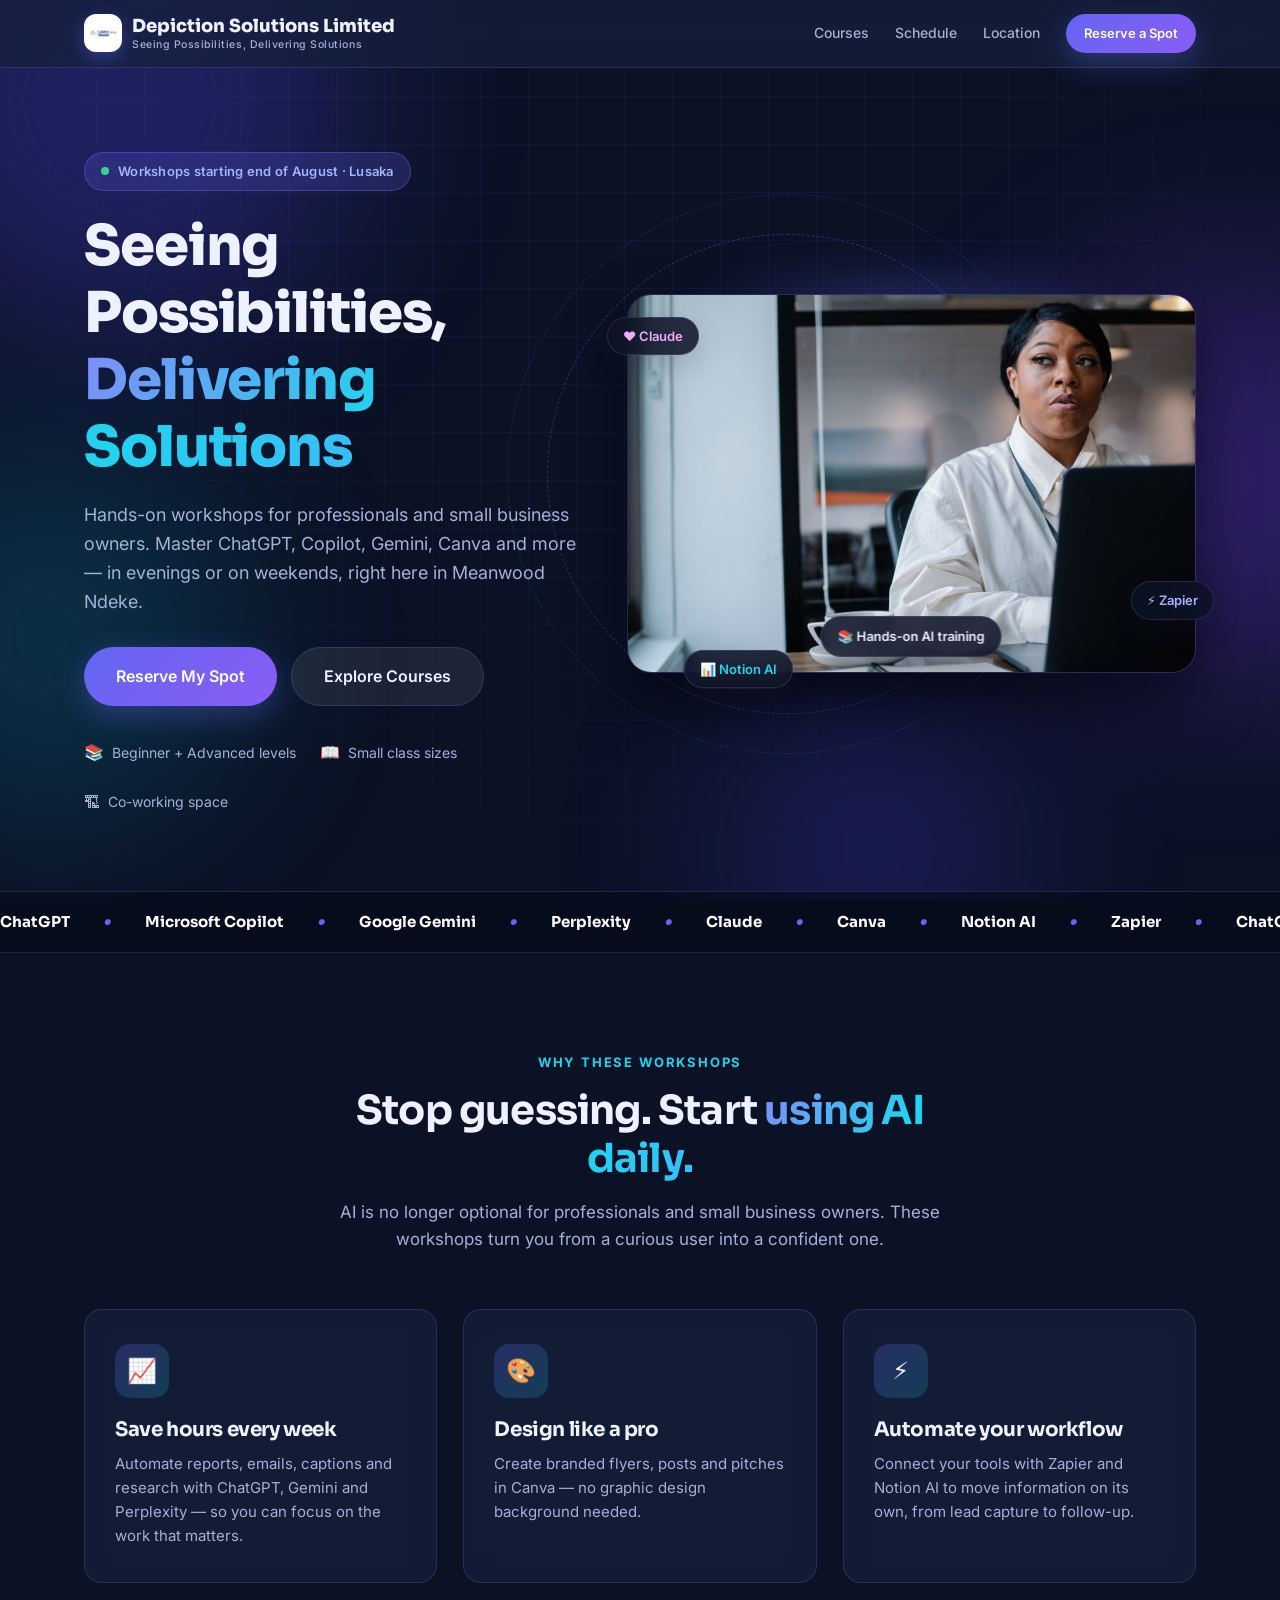
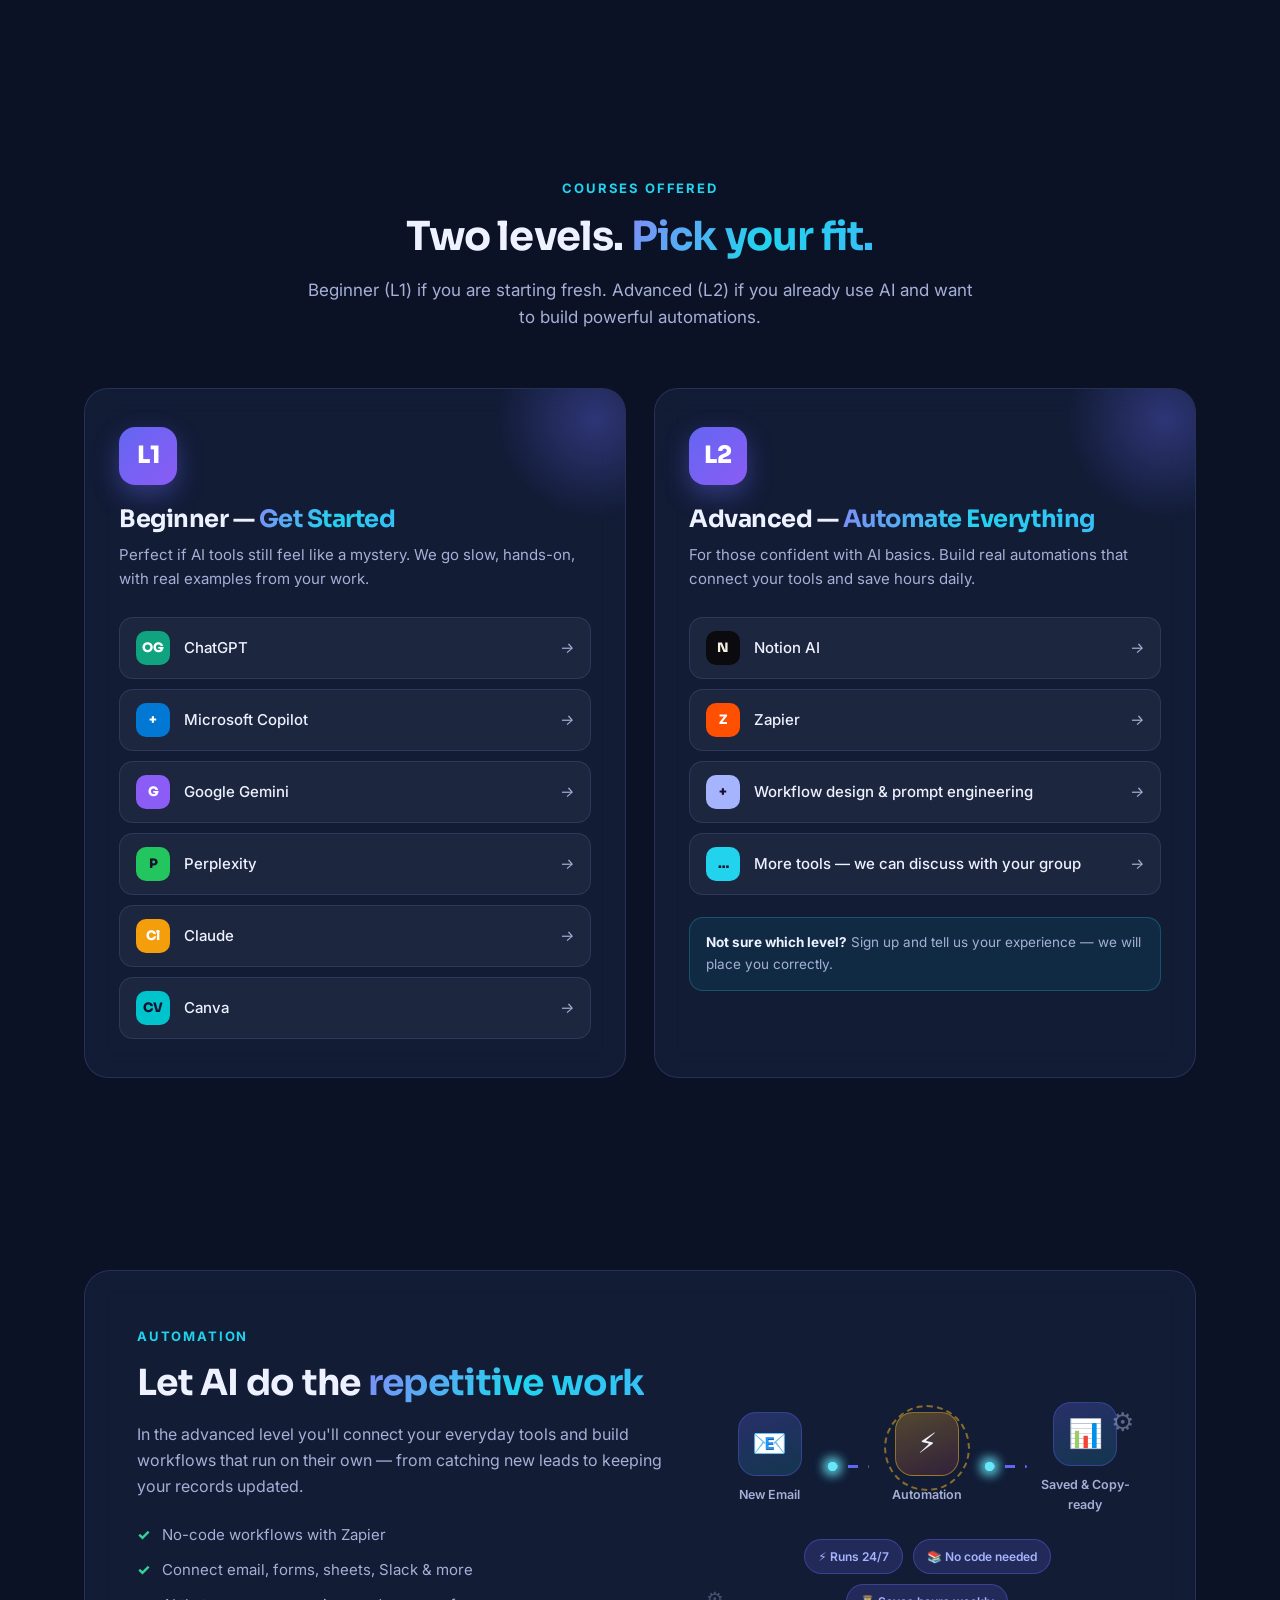
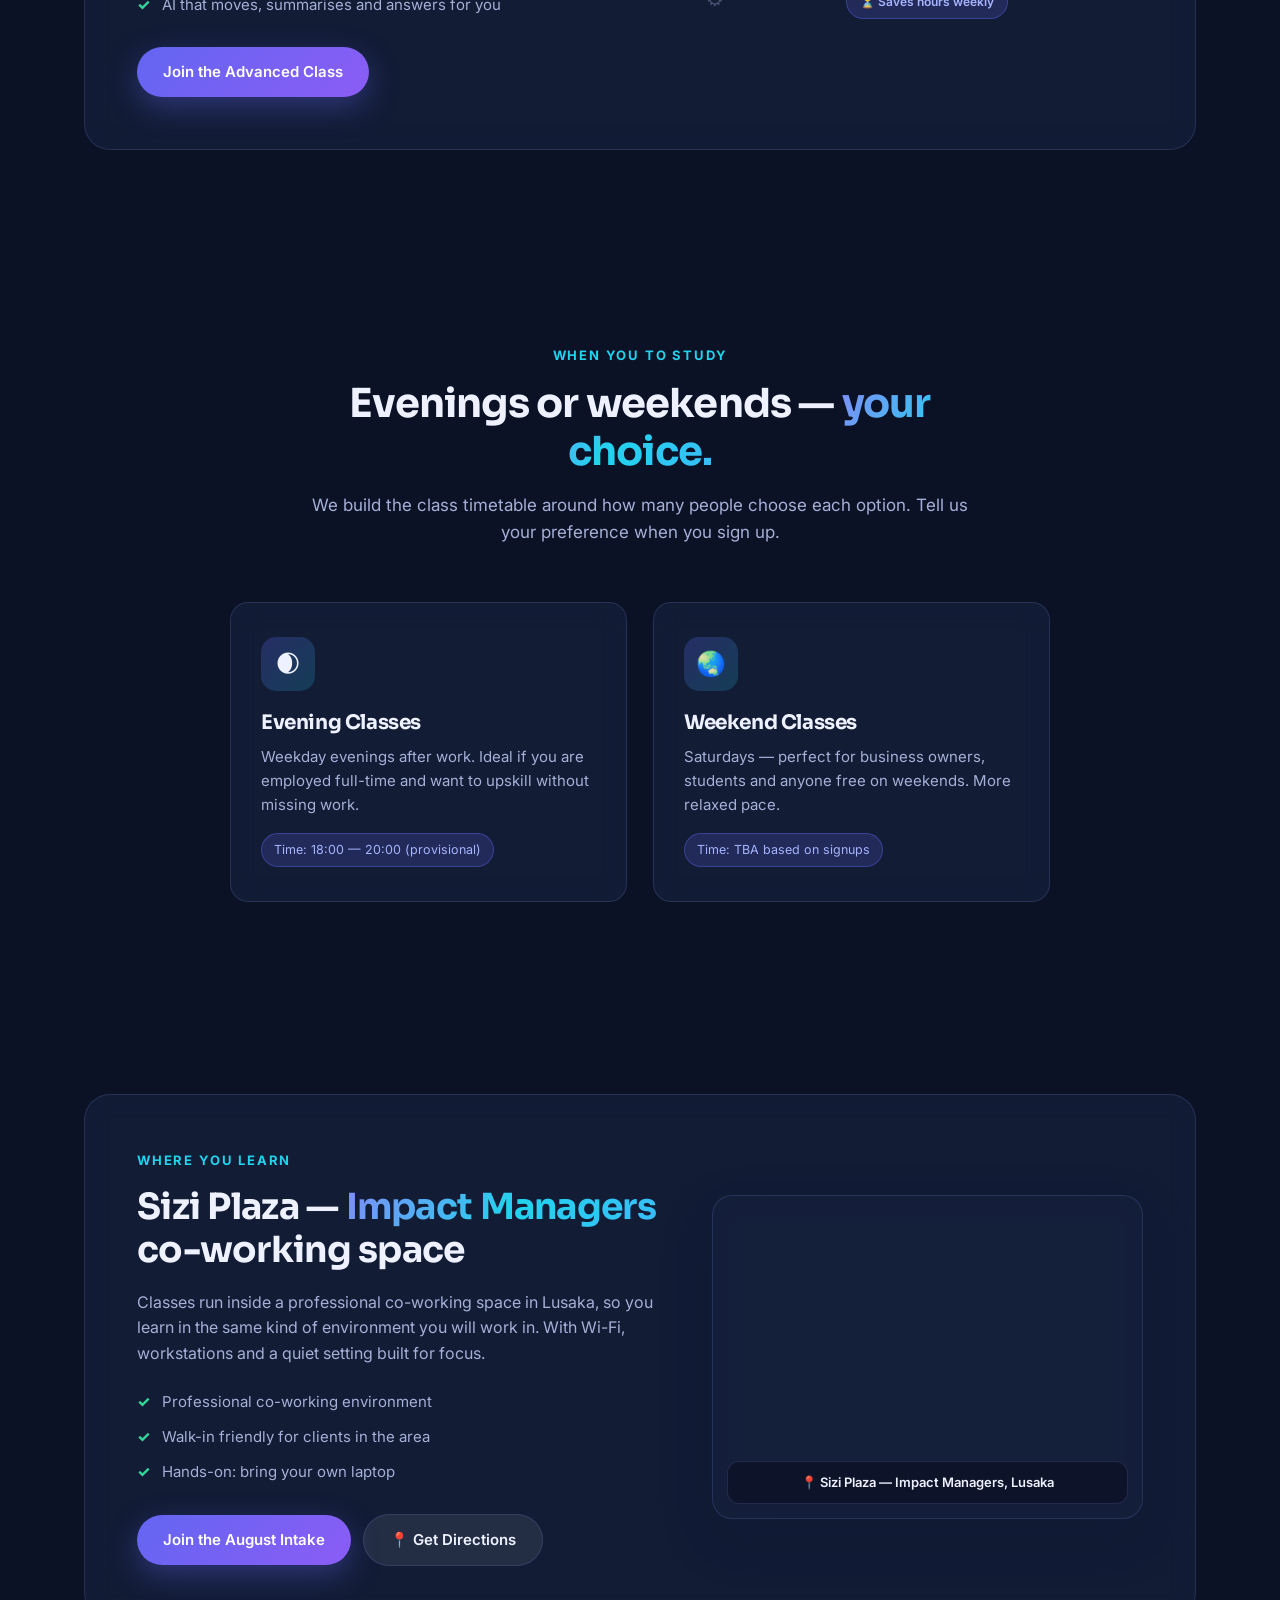
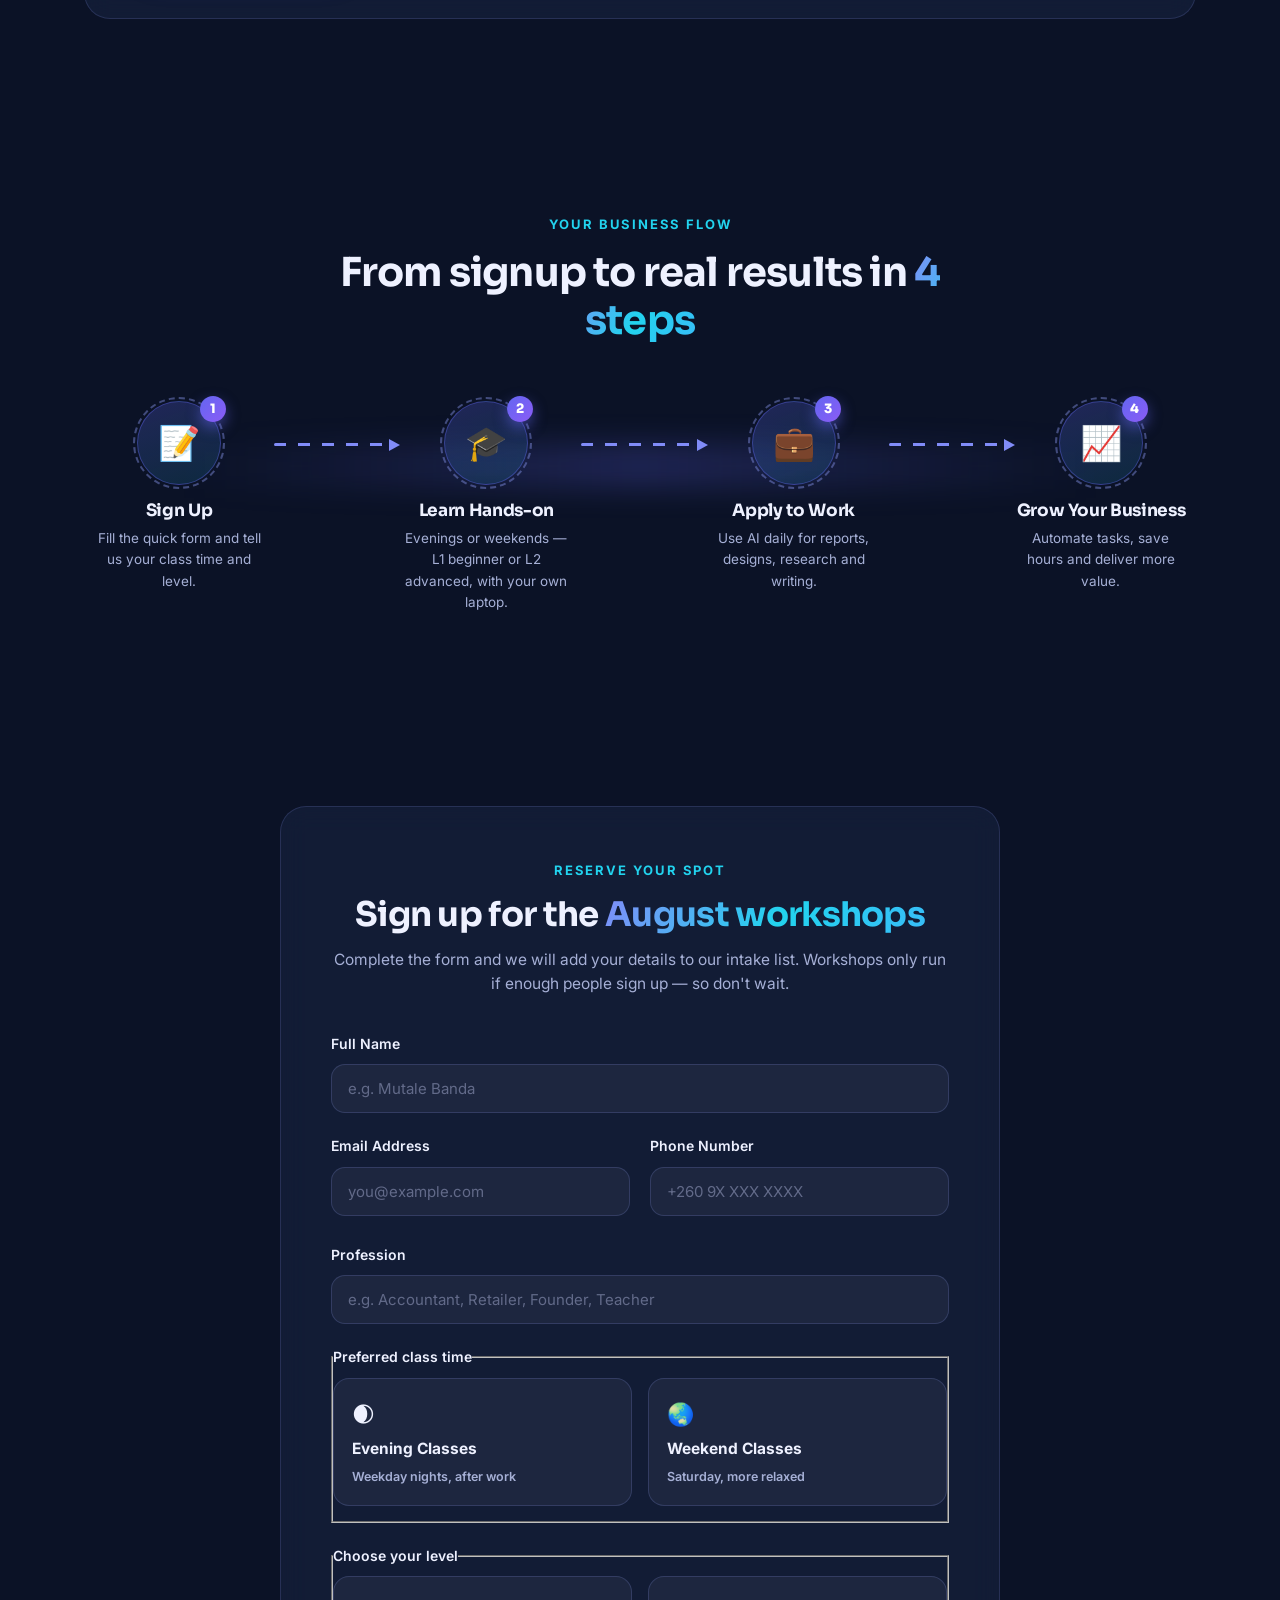
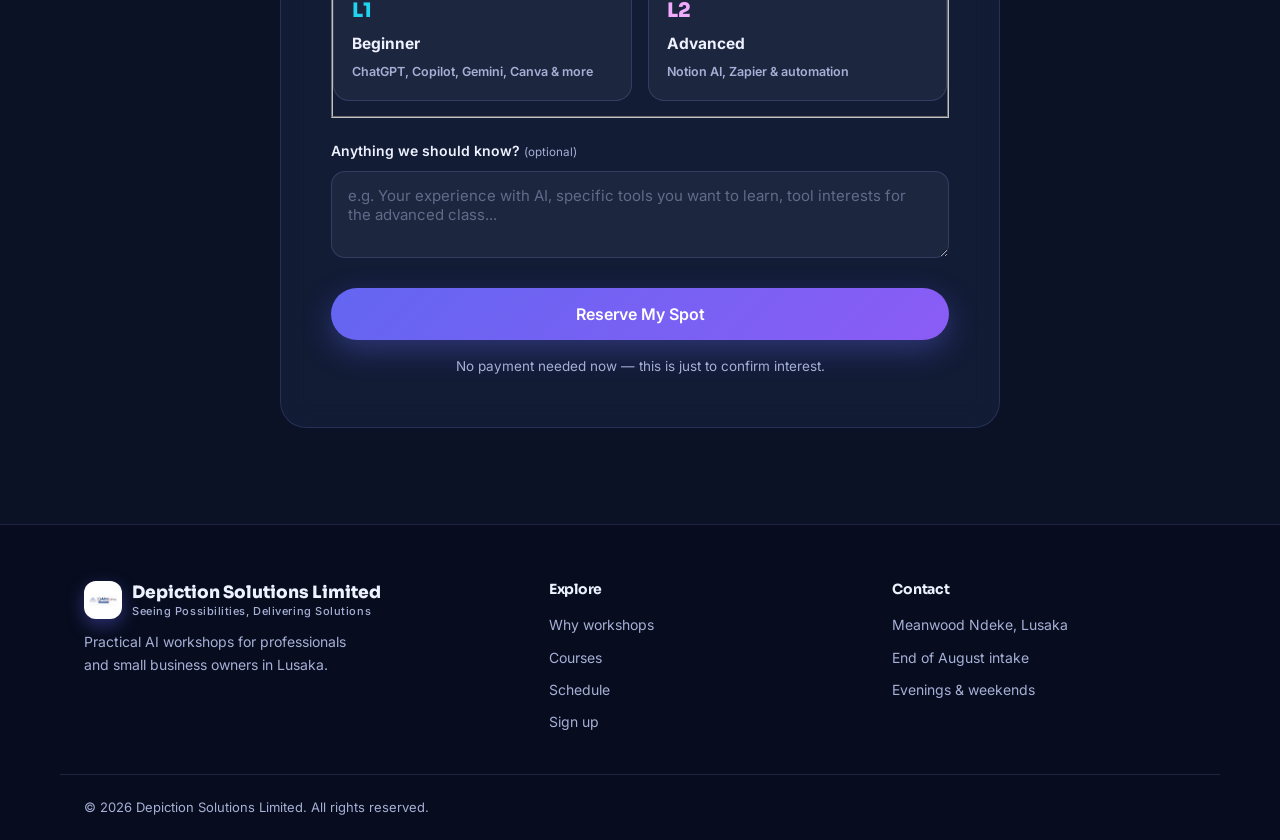
==== commit 9443eb2b: "Add Limited to nav brand name" ====
--- a/landing page/index.html
+++ b/landing page/index.html
@@ -30,7 +30,7 @@
           <img src="assets/logo.png" alt="Depiction Solutions Limited logo" />
         </span>
         <span class="brand-text">
-          <span class="brand-name">Depiction Solutions</span>
+          <span class="brand-name">Depiction Solutions Limited</span>
           <span class="brand-slogan">Seeing Possibilities, Delivering Solutions</span>
         </span>
       </a>
--- a/landing page/assets/style.css
+++ b/landing page/assets/style.css
@@ -2,16 +2,16 @@
 * { margin: 0; padding: 0; box-sizing: border-box; }
 
 :root {
-  --bg: #f5f7ff;
-  --bg-soft: #ffffff;
-  --card: rgba(255, 255, 255, 0.78);
-  --card-border: rgba(15, 20, 48, 0.11);
-  --text: #111530;
-  --muted: #5a6388;
+  --bg: #0b1226;
+  --bg-soft: #111b38;
+  --card: rgba(22, 32, 60, 0.72);
+  --card-border: rgba(148, 163, 255, 0.16);
+  --text: #eef1ff;
+  --muted: #a6b0d6;
   --primary: #6366f1;
   --primary-2: #8b5cf6;
-  --accent: #06b6d4;
-  --success: #10b981;
+  --accent: #22d3ee;
+  --success: #34d399;
   --radius: 18px;
   --maxw: 1160px;
 }
@@ -51,8 +51,8 @@
 .grid-overlay {
   position: fixed; inset: 0; z-index: -1; pointer-events: none;
   background-image:
-    linear-gradient(rgba(99, 102, 241, 0.05) 1px, transparent 1px),
-    linear-gradient(90deg, rgba(99, 102, 241, 0.05) 1px, transparent 1px);
+    linear-gradient(rgba(99, 102, 241, 0.07) 1px, transparent 1px),
+    linear-gradient(90deg, rgba(99, 102, 241, 0.07) 1px, transparent 1px);
   background-size: 48px 48px;
   mask-image: radial-gradient(ellipse at 50% 0%, black 40%, transparent 75%);
   -webkit-mask-image: radial-gradient(ellipse at 50% 0%, black 40%, transparent 75%);
@@ -77,8 +77,8 @@
   color: #fff; box-shadow: 0 10px 30px rgba(99, 102, 241, 0.35);
 }
 .btn-primary:hover { transform: translateY(-2px); box-shadow: 0 16px 40px rgba(99, 102, 241, 0.5); }
-.btn-ghost { background: rgba(15,20,48,0.06); color: var(--text); border: 1px solid var(--card-border); }
-.btn-ghost:hover { background: rgba(15,20,48,0.12); transform: translateY(-2px); }
+.btn-ghost { background: rgba(255,255,255,0.08); color: var(--text); border: 1px solid var(--card-border); }
+.btn-ghost:hover { background: rgba(255,255,255,0.16); transform: translateY(-2px); }
 .btn-lg { padding: 16px 32px; font-size: 16px; }
 .btn-sm { padding: 9px 18px; font-size: 13px; }
 .btn-block { width: 100%; }
@@ -108,8 +108,8 @@
 
 .pill {
   display: inline-flex; align-items: center; gap: 9px; padding: 8px 16px; border-radius: 999px;
-  background: rgba(99, 102, 241, 0.12); border: 1px solid rgba(99, 102, 241, 0.3);
-  color: #4f46e5; font-size: 13px; font-weight: 600; letter-spacing: 0.02em;
+  background: rgba(99, 102, 241, 0.2); border: 1px solid rgba(99, 102, 241, 0.4);
+  color: #a5b4fc; font-size: 13px; font-weight: 600; letter-spacing: 0.02em;
 }
 .dot { width: 8px; height: 8px; border-radius: 50%; background: var(--success); box-shadow: 0 0 0 0 rgba(52,211,153,0.6); animation: pulse 2s infinite; }
 @keyframes pulse {
@@ -120,7 +120,7 @@
 
 .hero h1 { font-size: 56px; font-weight: 800; margin: 22px 0 20px; }
 .grad-text {
-  background: linear-gradient(120deg, #4f46e5, #0891b2 55%, #0ea5e9);
+  background: linear-gradient(120deg, #818cf8, #22d3ee 55%, #38bdf8);
   -webkit-background-clip: text; background-clip: text; color: transparent;
 }
 .lead { color: var(--muted); font-size: 18px; max-width: 540px; margin-bottom: 30px; }
@@ -165,9 +165,9 @@
 @keyframes spin { to { transform: rotate(360deg); } }
 
 /* ============ Marquee ============ */
-.marquee { margin-top: 76px; overflow: hidden; border-top: 1px solid var(--card-border); border-bottom: 1px solid var(--card-border); padding: 18px 0; background: rgba(13, 18, 38, 0.5); }
+.marquee { margin-top: 76px; overflow: hidden; border-top: 1px solid var(--card-border); border-bottom: 1px solid var(--card-border); padding: 18px 0; background: rgba(6, 10, 25, 0.62); }
 .marquee-track { display: flex; align-items: center; gap: 34px; white-space: nowrap; animation: slide 30s linear infinite; width: max-content; }
-.marquee-track span { font-family: 'Sora', sans-serif; font-size: 15px; font-weight: 700; color: var(--muted); }
+.marquee-track span { font-family: 'Sora', sans-serif; font-size: 15px; font-weight: 700; color: #ffffff; }
 .marquee i { color: var(--primary); font-size: 8px; }
 @keyframes slide { to { transform: translateX(-50%); } }
 
@@ -286,7 +286,7 @@
 .card-ic { display: grid; place-items: center; width: 54px; height: 54px; border-radius: 15px; font-size: 24px; margin-bottom: 20px; background: linear-gradient(135deg, rgba(99,102,241,0.25), rgba(34,211,238,0.18)); }
 .card h3 { font-size: 20px; margin-bottom: 10px; }
 .card p { color: var(--muted); font-size: 15px; }
-.tag { display: inline-block; margin-top: 16px; font-size: 12.5px; color: #4f46e5; background: rgba(99,102,241,0.14); border: 1px solid rgba(99,102,241,0.3); padding: 6px 12px; border-radius: 999px; }
+.tag { display: inline-block; margin-top: 16px; font-size: 12.5px; color: #a5b4fc; background: rgba(99,102,241,0.2); border: 1px solid rgba(99,102,241,0.4); padding: 6px 12px; border-radius: 999px; }
 
 /* ============ Levels ============ */
 .level-grid { display: grid; grid-template-columns: 1fr 1fr; gap: 28px; }
@@ -303,8 +303,8 @@
 .level-top h3 { font-size: 24px; margin-bottom: 10px; }
 .level-top p { color: var(--muted); font-size: 15px; margin-bottom: 26px; }
 .tool-list { display: flex; flex-direction: column; gap: 10px; }
-.tool-list li { display: flex; align-items: center; gap: 14px; padding: 13px 16px; border-radius: 14px; background: rgba(15,20,48,0.045); border: 1px solid rgba(15,20,48,0.06); transition: background 0.2s, transform 0.2s; }
-.tool-list li:hover { background: rgba(99,102,241,0.1); transform: translateX(4px); }
+.tool-list li { display: flex; align-items: center; gap: 14px; padding: 13px 16px; border-radius: 14px; background: rgba(255,255,255,0.05); border: 1px solid rgba(148,163,255,0.14); transition: background 0.2s, transform 0.2s; }
+.tool-list li:hover { background: rgba(99,102,241,0.22); transform: translateX(4px); }
 .tool-avatar { width: 34px; height: 34px; border-radius: 10px; display: grid; place-items: center; font-size: 13px; font-weight: 800; font-family: 'Sora', sans-serif; color: #1a1030; flex-shrink: 0; }
 .av-1 { background: #10a37f; color: #fff; }
 .av-2 { background: #0078d4; color: #fff; }
@@ -336,7 +336,7 @@
 
 /* ============ Steps ============ */
 .steps { display: grid; grid-template-columns: repeat(3, 1fr); gap: 26px; counter-reset: step; }
-.step { text-align: center; padding: 34px 26px; border-radius: var(--radius); background: rgba(15,20,48,0.045); border: 1px solid var(--card-border); }
+.step { text-align: center; padding: 34px 26px; border-radius: var(--radius); background: rgba(255,255,255,0.05); border: 1px solid var(--card-border); }
 .step-num {
   display: grid; place-items: center; width: 60px; height: 60px; margin: 0 auto 18px; border-radius: 50%;
   font-family: 'Sora', sans-serif; font-size: 22px; font-weight: 800; color: #fff;
@@ -358,11 +358,11 @@
 
 input[type="text"], input[type="email"], input[type="tel"], textarea {
   width: 100%; padding: 14px 16px; border-radius: 14px; font-size: 15px; font-family: 'Inter', sans-serif;
-  background: rgba(15,20,48,0.06); border: 1px solid rgba(15,20,48,0.12); color: var(--text);
+  background: rgba(255,255,255,0.05); border: 1px solid rgba(148,163,255,0.18); color: var(--text);
   transition: border-color 0.2s, box-shadow 0.2s, background 0.2s;
 }
 input::placeholder, textarea::placeholder { color: rgba(154, 163, 199, 0.55); }
-input:focus, textarea:focus { outline: none; border-color: var(--primary); background: rgba(99,102,241,0.06); box-shadow: 0 0 0 4px rgba(99,102,241,0.15); }
+input:focus, textarea:focus { outline: none; border-color: var(--primary); background: rgba(99,102,241,0.14); box-shadow: 0 0 0 4px rgba(99,102,241,0.25); }
 input.invalid, textarea.invalid { border-color: #f87171; box-shadow: 0 0 0 4px rgba(248,113,113,0.12); }
 textarea { resize: vertical; }
 
@@ -370,11 +370,11 @@
 .option-card input { position: absolute; opacity: 0; pointer-events: none; }
 .option-box {
   display: flex; flex-direction: column; gap: 5px; padding: 18px; border-radius: 16px;
-  background: rgba(15,20,48,0.045); border: 1px solid rgba(15,20,48,0.12); cursor: pointer;
+  background: rgba(255,255,255,0.05); border: 1px solid rgba(148,163,255,0.18); cursor: pointer;
   transition: border-color 0.2s, background 0.2s, transform 0.2s; height: 100%;
 }
-.option-box:hover { background: rgba(99,102,241,0.08); transform: translateY(-2px); }
-.option-card input:checked + .option-box { border-color: var(--primary); background: rgba(99,102,241,0.16); box-shadow: 0 0 0 4px rgba(99,102,241,0.12); }
+.option-box:hover { background: rgba(99,102,241,0.18); transform: translateY(-2px); }
+.option-card input:checked + .option-box { border-color: var(--primary); background: rgba(99,102,241,0.28); box-shadow: 0 0 0 4px rgba(99,102,241,0.22); }
 .opt-ic { font-size: 22px; }
 .opt-level { font-family: 'Sora', sans-serif; font-size: 20px; font-weight: 800; color: var(--accent); }
 .opt-level.lv2 { color: #f0abfc; }
@@ -386,7 +386,7 @@
 
 .btn-primary[disabled] { opacity: 0.7; cursor: not-allowed; transform: none; }
 .btn-spinner {
-  width: 18px; height: 18px; border-radius: 50%; border: 2px solid rgba(15,20,48,0.25);
+  width: 18px; height: 18px; border-radius: 50%; border: 2px solid rgba(255,255,255,0.3);
   border-top-color: var(--primary); animation: spin 0.7s linear infinite; display: inline-block;
 }
 
@@ -404,7 +404,7 @@
 .form-success p { color: var(--muted); font-size: 15.5px; max-width: 440px; margin: 0 auto 26px; }
 
 /* ============ Footer ============ */
-.footer { border-top: 1px solid var(--card-border); padding: 56px 0 0; background: rgba(13,18,38,0.045); }
+.footer { border-top: 1px solid var(--card-border); padding: 56px 0 0; background: rgba(6,10,25,0.55); }
 .footer-inner { display: grid; grid-template-columns: 1.4fr 1fr 1fr; gap: 40px; padding-bottom: 40px; }
 .footer-brand-row { display: flex; align-items: center; gap: 10px; }
 .footer-brand .brand-name { font-size: 17px; }
@@ -455,7 +455,7 @@
 @keyframes packetFly { 0% { left: -6px; opacity: 0; } 12% { opacity: 1; } 85% { opacity: 1; } 100% { left: calc(100% - 2px); opacity: 0; } }
 
 .auto-chips { display: flex; gap: 10px; flex-wrap: wrap; justify-content: center; margin-top: 24px; }
-.auto-chip { font-size: 12px; font-weight: 600; color: #4f46e5; background: rgba(99, 102, 241, 0.14); border: 1px solid rgba(99, 102, 241, 0.3); padding: 7px 13px; border-radius: 999px; }
+.auto-chip { font-size: 12px; font-weight: 600; color: #a5b4fc; background: rgba(99, 102, 241, 0.2); border: 1px solid rgba(99, 102, 241, 0.4); padding: 7px 13px; border-radius: 999px; }
 
 .auto-gear { position: absolute; font-size: 26px; opacity: 0.5; color: var(--muted); animation: spin 14s linear infinite; pointer-events: none; }
 .g1 { top: 4%; right: 2%; }
@@ -471,4 +471,62 @@
 
 @media (prefers-reduced-motion: reduce) {
   .auto-line, .packet, .auto-rings, .zap .app-ic, .auto-gear { animation: none !important; }
+}
+
+/* ============ Mobile polish ============ */
+@media (max-width: 768px) {
+  input[type="text"], input[type="email"], input[type="tel"], textarea { font-size: 16px; }
+}
+
+@media (max-width: 640px) {
+  .container { padding: 0 18px; }
+  .nav-inner { padding: 12px 18px; }
+  .hero { padding-top: 44px; }
+  .hero-inner { gap: 30px; }
+  .hero-visual { width: 100%; max-width: 460px; margin: 0 auto; }
+  .hero h1 { font-size: 32px; }
+  .lead { font-size: 16.5px; }
+  .hero-cta { flex-direction: column; }
+  .hero-cta .btn { width: 100%; }
+  .hero-meta { gap: 12px 20px; }
+  .marquee { margin-top: 46px; }
+  .photo-badge { font-size: 12px; padding: 8px 13px; bottom: 12px; }
+  .section { padding: 56px 0; }
+  .section-head { margin-bottom: 40px; }
+  .loc-card { padding: 26px 20px; border-radius: 20px; gap: 30px; }
+  .loc-info h2 { font-size: 25px; }
+  .loc-info p { font-size: 15px; }
+  .loc-cta { flex-direction: column; align-items: stretch; }
+  .loc-cta .btn { width: 100%; }
+  .map-frame { min-height: 220px; }
+  .form-wrap { padding: 28px 18px; border-radius: 20px; }
+  .form-head h2 { font-size: 27px; }
+  .level-card { padding: 26px 20px; }
+  .card { padding: 26px 20px; }
+  .footer { padding-top: 44px; }
+  .footer-inner { gap: 28px; }
+  .footer-bottom { padding: 18px; justify-content: center; text-align: center; }
+}
+
+@media (max-width: 480px) {
+  .brand-slogan { display: none; }
+  .brand-name { font-size: 15px; }
+  .brand-mark { width: 34px; height: 34px; }
+  .brand-mark img { padding: 0; }
+  .nav-inner { gap: 8px; }
+  .hero h1 { font-size: 29px; }
+  .section-head h2 { font-size: 26px; }
+  .section-head p { font-size: 15.5px; }
+  .pill { font-size: 12px; padding: 7px 12px; }
+  .flow-ring { width: 74px; height: 74px; font-size: 30px; }
+  .flow-num { width: 24px; height: 24px; font-size: 12px; }
+}
+
+@media (max-width: 360px) {
+  .container { padding: 0 14px; }
+  .hero h1 { font-size: 25px; }
+  .hero-cta .btn { padding: 15px 18px; font-size: 15px; }
+  .form-wrap { padding: 24px 14px; }
+  .loc-card { padding: 22px 16px; }
+  .brand-name { font-size: 13.5px; }
 }
